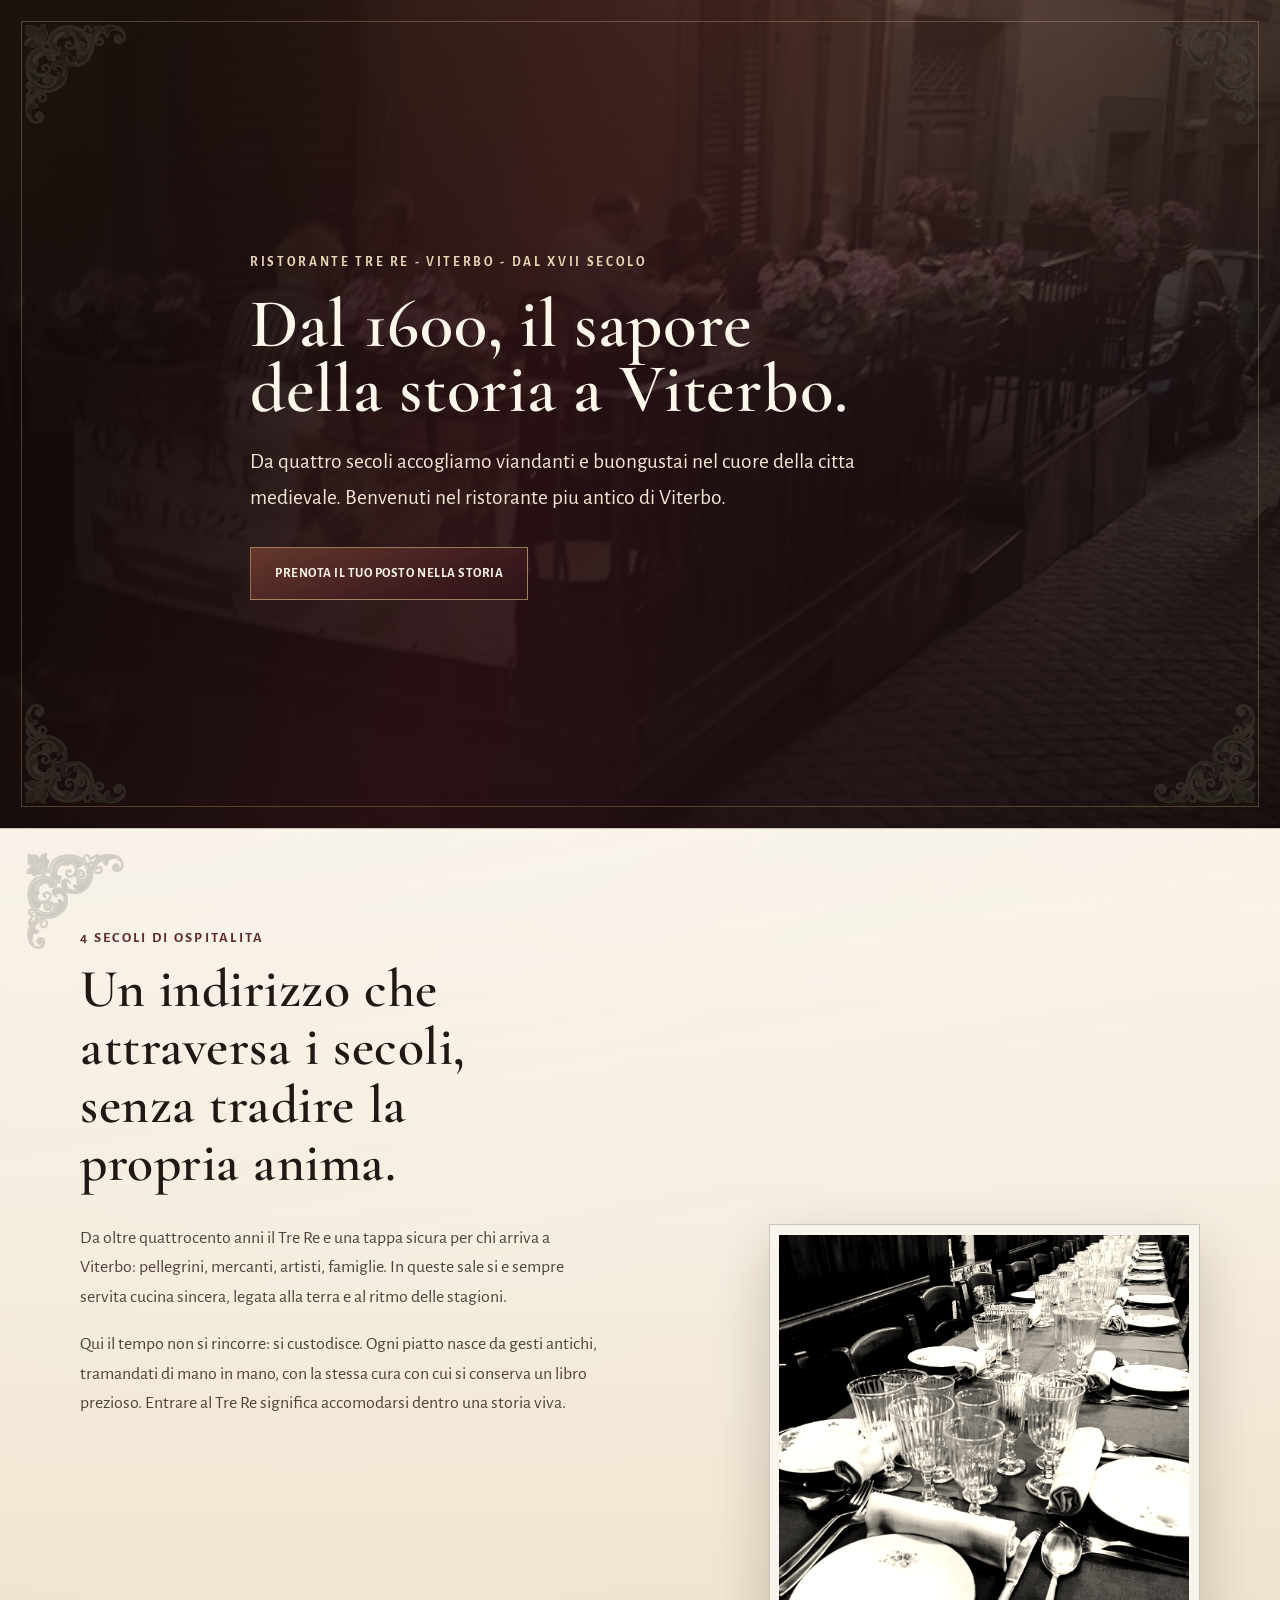
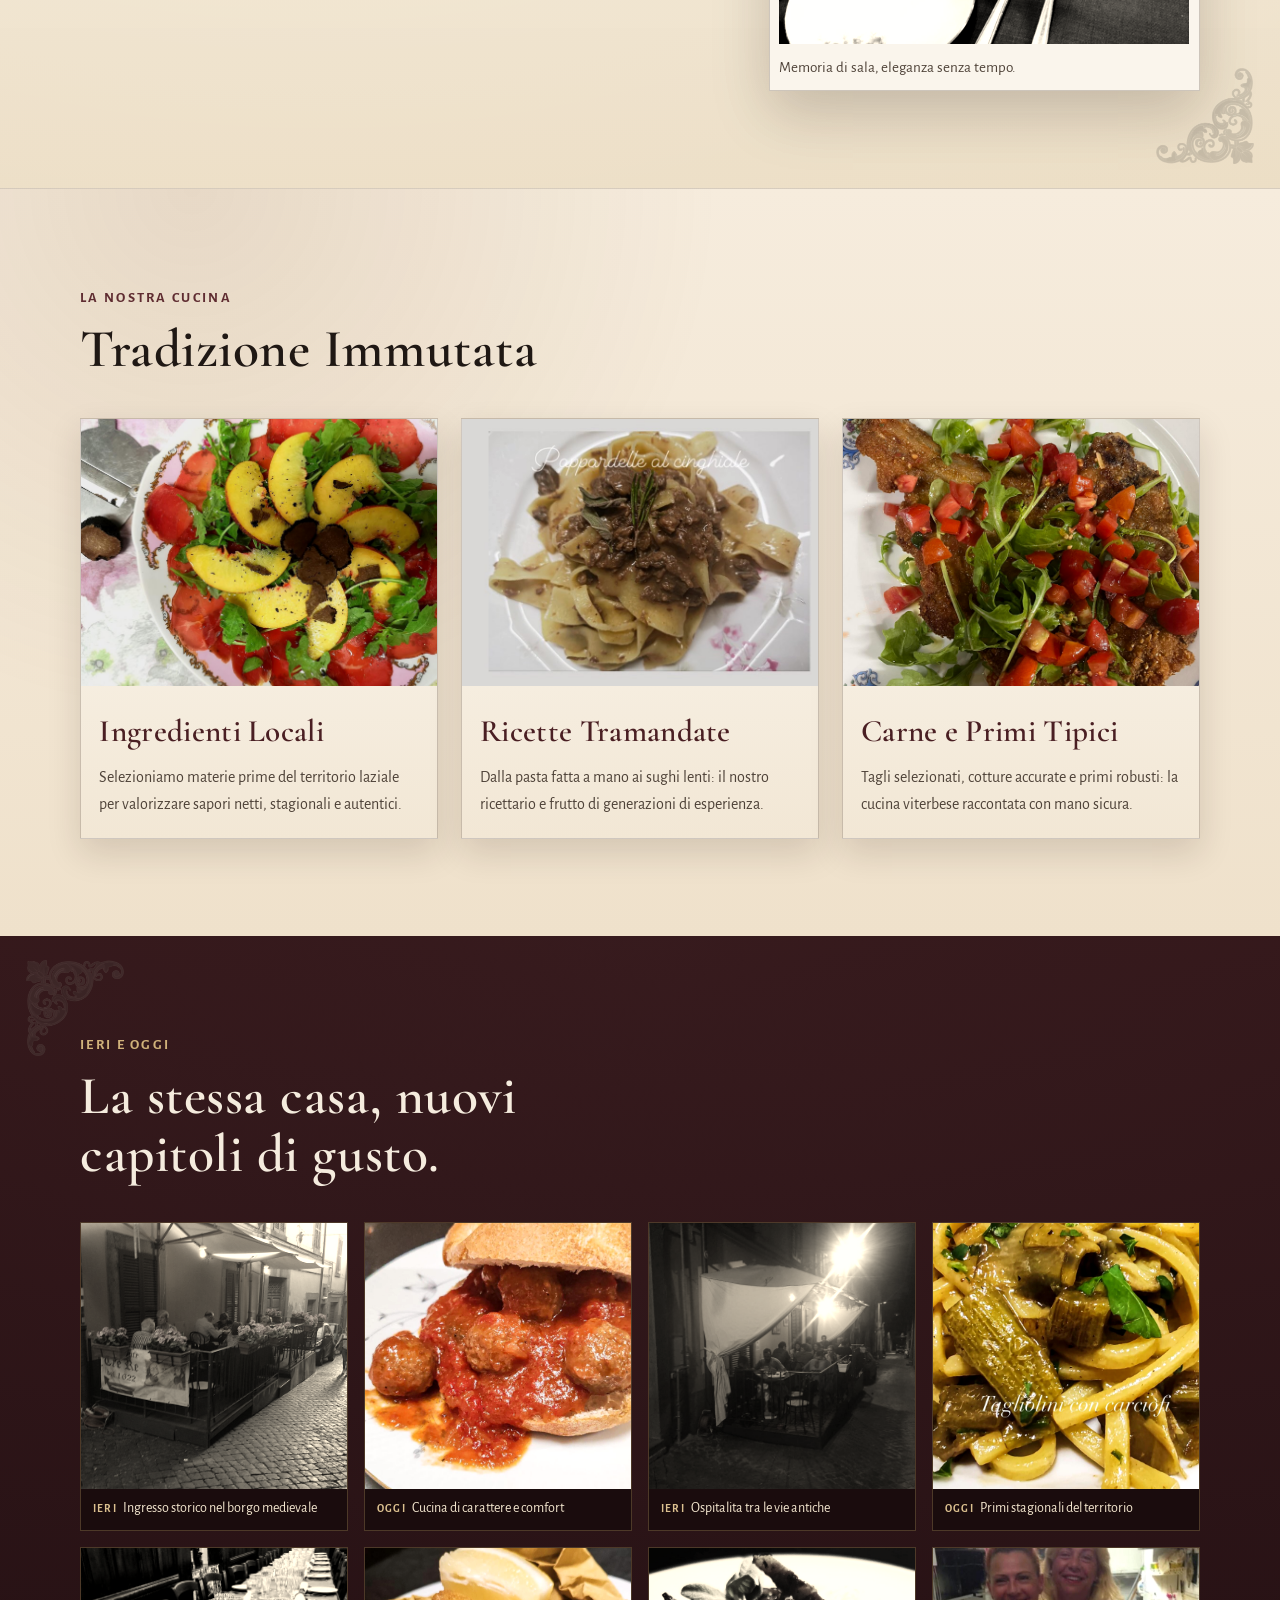
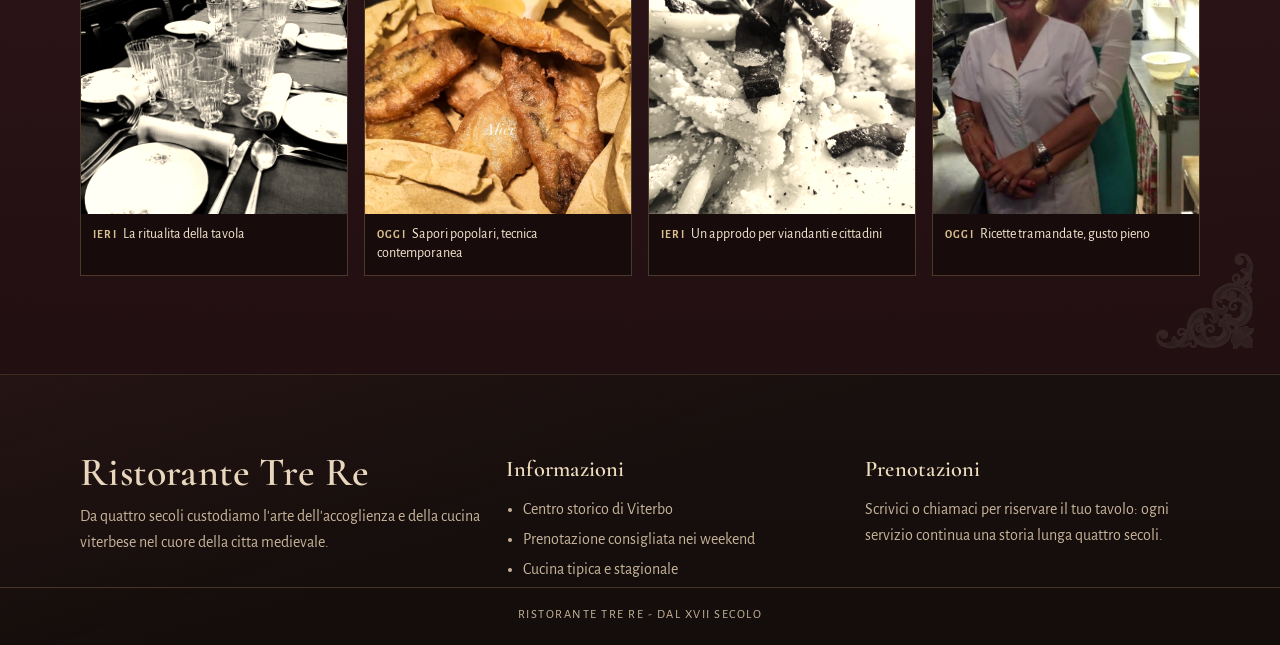
==== assets/index.html @ 7c15e6ba "prima bozza fatta" ====
﻿<!DOCTYPE html>
<html lang="it">
<head>
  <meta charset="UTF-8">
  <meta name="viewport" content="width=device-width, initial-scale=1.0">
  <title>Ristorante Tre Re | Dal 1600 il sapore della storia</title>
  <meta name="description" content="Ristorante Tre Re, il locale piu antico di Viterbo: quattro secoli di ospitalita, cucina tipica e tradizione nel cuore medievale della citta.">
  <link rel="stylesheet" href="css/style.css">
</head>
<body>
  <header class="hero">
    <div class="hero-frame" aria-hidden="true"></div>
    <div class="container hero-inner">
      <p class="eyebrow fade-up" style="--delay: 0s;">Ristorante Tre Re - Viterbo - Dal XVII secolo</p>
      <h1 class="fade-up" style="--delay: 0.12s;">Dal 1600, il sapore della storia a Viterbo.</h1>
      <p class="lead fade-up" style="--delay: 0.24s;">
        Da quattro secoli accogliamo viandanti e buongustai nel cuore della citta medievale.
        Benvenuti nel ristorante piu antico di Viterbo.
      </p>
      <a class="cta fade-up" style="--delay: 0.36s;" href="#prenotazioni">Prenota il tuo posto nella storia</a>
    </div>
  </header>

  <main>
    <section class="section legacy ornate" id="storia">
      <div class="container">
        <p class="section-kicker">4 Secoli di Ospitalita</p>
        <h2>Un indirizzo che attraversa i secoli, senza tradire la propria anima.</h2>
        <div class="legacy-grid">
          <div>
            <p>
              Da oltre quattrocento anni il Tre Re e una tappa sicura per chi arriva a Viterbo:
              pellegrini, mercanti, artisti, famiglie. In queste sale si e sempre servita cucina
              sincera, legata alla terra e al ritmo delle stagioni.
            </p>
            <p>
              Qui il tempo non si rincorre: si custodisce. Ogni piatto nasce da gesti antichi,
              tramandati di mano in mano, con la stessa cura con cui si conserva un libro prezioso.
              Entrare al Tre Re significa accomodarsi dentro una storia viva.
            </p>
          </div>
          <figure class="legacy-photo">
            <img src="img/ristorante_tre_re__1517424236_1704600497828273106_332465198.jpg" alt="Tavola apparecchiata in bianco e nero nella sala del Ristorante Tre Re.">
            <figcaption>Memoria di sala, eleganza senza tempo.</figcaption>
          </figure>
        </div>
      </div>
    </section>

    <section class="section cucina" id="cucina">
      <div class="container">
        <p class="section-kicker">La Nostra Cucina</p>
        <h2>Tradizione Immutata</h2>
        <div class="card-grid">
          <article class="dish-card">
            <img src="img/ristorante_tre_re__1594581853_2351845506476905360_332465198.jpg" alt="Piatto con ingredienti stagionali e prodotti del territorio.">
            <div class="card-copy">
              <h3>Ingredienti Locali</h3>
              <p>Selezioniamo materie prime del territorio laziale per valorizzare sapori netti, stagionali e autentici.</p>
            </div>
          </article>

          <article class="dish-card">
            <img src="img/ristorante_tre_re__1639392532_2727744726604280177_332465198.jpg" alt="Pappardelle al cinghiale secondo la tradizione del Tre Re.">
            <div class="card-copy">
              <h3>Ricette Tramandate</h3>
              <p>Dalla pasta fatta a mano ai sughi lenti: il nostro ricettario e frutto di generazioni di esperienza.</p>
            </div>
          </article>

          <article class="dish-card">
            <img src="img/ristorante_tre_re__1757107504_3715209474312395464_332465198.jpg" alt="Secondo piatto tradizionale con carne e contorno fresco.">
            <div class="card-copy">
              <h3>Carne e Primi Tipici</h3>
              <p>Tagli selezionati, cotture accurate e primi robusti: la cucina viterbese raccontata con mano sicura.</p>
            </div>
          </article>
        </div>
      </div>
    </section>

    <section class="section gallery ornate" id="ieri-oggi">
      <div class="container">
        <p class="section-kicker">Ieri e Oggi</p>
        <h2>La stessa casa, nuovi capitoli di gusto.</h2>
        <div class="gallery-grid">
          <figure class="gallery-item legacy-shot">
            <img src="img/ristorante_tre_re__1400954354_727580319217294441_332465198.jpg" alt="Ingresso storico del Ristorante Tre Re nel centro di Viterbo.">
            <figcaption><span>Ieri</span>Ingresso storico nel borgo medievale</figcaption>
          </figure>

          <figure class="gallery-item now-shot">
            <img src="img/ristorante_tre_re__1758981733_3730931655973045129_332465198.jpg" alt="Polpette al sugo con pane rustico.">
            <figcaption><span>Oggi</span>Cucina di carattere e comfort</figcaption>
          </figure>

          <figure class="gallery-item legacy-shot">
            <img src="img/ristorante_tre_re__1500112363_1559377985629419405_332465198.jpg" alt="Dehors serale lungo le vie storiche di Viterbo.">
            <figcaption><span>Ieri</span>Ospitalita tra le vie antiche</figcaption>
          </figure>

          <figure class="gallery-item now-shot">
            <img src="img/ristorante_tre_re__1744601433_3610300957358822686_332465198.jpg" alt="Tagliolini ai carciofi della tradizione stagionale.">
            <figcaption><span>Oggi</span>Primi stagionali del territorio</figcaption>
          </figure>

          <figure class="gallery-item legacy-shot">
            <img src="img/ristorante_tre_re__1517424236_1704600497828273106_332465198.jpg" alt="Tavolo apparecchiato in stile classico nelle sale del Tre Re.">
            <figcaption><span>Ieri</span>La ritualita della tavola</figcaption>
          </figure>

          <figure class="gallery-item now-shot">
            <img src="img/ristorante_tre_re__1749907609_3654812386989381666_332465198.jpg" alt="Frittura tradizionale servita in carta paglia.">
            <figcaption><span>Oggi</span>Sapori popolari, tecnica contemporanea</figcaption>
          </figure>

          <figure class="gallery-item legacy-shot">
            <img src="img/ristorante_tre_re__1597060677_2372639390865603622_332465198.jpg" alt="Veduta notturna del locale con ospiti a cena.">
            <figcaption><span>Ieri</span>Un approdo per viandanti e cittadini</figcaption>
          </figure>

          <figure class="gallery-item now-shot">
            <img src="img/ristorante_tre_re__1744607950_3610355622177372496_332465198.jpg" alt="Polpette al sugo della cucina tradizionale.">
            <figcaption><span>Oggi</span>Ricette tramandate, gusto pieno</figcaption>
          </figure>
        </div>
      </div>
    </section>
  </main>

  <footer class="site-footer" id="prenotazioni">
    <div class="container footer-grid">
      <div>
        <h2>Ristorante Tre Re</h2>
        <p>
          Da quattro secoli custodiamo l'arte dell'accoglienza e della cucina viterbese
          nel cuore della citta medievale.
        </p>
      </div>
      <div>
        <h3>Informazioni</h3>
        <ul class="footer-list">
          <li>Centro storico di Viterbo</li>
          <li>Prenotazione consigliata nei weekend</li>
          <li>Cucina tipica e stagionale</li>
        </ul>
      </div>
      <div>
        <h3>Prenotazioni</h3>
        <p>
          Scrivici o chiamaci per riservare il tuo tavolo:
          ogni servizio continua una storia lunga quattro secoli.
        </p>
      </div>
    </div>
    <p class="footer-signature">Ristorante Tre Re - Dal XVII Secolo</p>
  </footer>
</body>
</html>
---- assets/css/style.css ----
@import url("../fonts/local-fonts.css");

:root {
  --paper: #f4ecde;
  --paper-soft: #efe3cf;
  --ink: #1f1814;
  --ink-soft: #4f4339;
  --bordeaux: #4a1f23;
  --bordeaux-deep: #2f1518;
  --bordeaux-soft: #5f2c31;
  --gold: #9a7838;
  --gold-soft: #c4a770;
  --border: rgba(63, 45, 31, 0.24);
  --shadow: 0 22px 55px rgba(24, 14, 10, 0.2);
}

*,
*::before,
*::after {
  box-sizing: border-box;
}

html {
  scroll-behavior: smooth;
}

body {
  margin: 0;
  font-family: "Alegreya Sans", sans-serif;
  color: var(--ink);
  line-height: 1.65;
  background:
    radial-gradient(circle at 25% 12%, rgba(255, 255, 255, 0.7), transparent 45%),
    radial-gradient(circle at 85% 80%, rgba(132, 83, 31, 0.08), transparent 43%),
    linear-gradient(180deg, #f7f0e5 0%, #efe2cc 62%, #ead8bb 100%);
}

body::before {
  content: "";
  position: fixed;
  inset: 0;
  pointer-events: none;
  background-image: repeating-linear-gradient(
    -45deg,
    rgba(76, 49, 24, 0.02) 0,
    rgba(76, 49, 24, 0.02) 2px,
    transparent 2px,
    transparent 7px
  );
  z-index: -1;
}

img {
  display: block;
  width: 100%;
}

.container {
  width: min(1120px, 92vw);
  margin-inline: auto;
}

.section {
  padding: clamp(4.2rem, 7.6vw, 6.8rem) 0;
  position: relative;
}

.section-kicker {
  margin: 0 0 0.65rem;
  font-size: 0.9rem;
  text-transform: uppercase;
  letter-spacing: 0.16em;
  color: var(--bordeaux-soft);
  font-weight: 700;
}

h1,
h2,
h3 {
  margin: 0;
  font-family: "Cormorant Garamond", serif;
  font-weight: 600;
  letter-spacing: 0.01em;
}

h2 {
  font-size: clamp(2rem, 4.2vw, 3.35rem);
  line-height: 1.08;
  max-width: 18ch;
}

.hero {
  position: relative;
  min-height: max(760px, 92svh);
  display: grid;
  place-items: center;
  overflow: hidden;
  color: #fdf6eb;
}

.hero::before {
  content: "";
  position: absolute;
  inset: 0;
  background-image: url("../img/ristorante_tre_re__1400954354_727580319217294441_332465198.jpg");
  background-size: cover;
  background-position: center;
  filter: saturate(0.62) sepia(0.3) contrast(1.06) brightness(0.62);
  transform: scale(1.04);
}

.hero::after {
  content: "";
  position: absolute;
  inset: 0;
  background:
    linear-gradient(105deg, rgba(20, 12, 10, 0.86) 10%, rgba(53, 20, 24, 0.7) 42%, rgba(45, 20, 24, 0.54) 62%, rgba(20, 11, 10, 0.8) 100%),
    linear-gradient(180deg, rgba(151, 108, 61, 0.3) 0%, transparent 45%, rgba(10, 7, 6, 0.72) 100%);
}

.hero-inner {
  position: relative;
  z-index: 2;
  max-width: 780px;
  padding: clamp(6.8rem, 14vh, 8rem) 0 6.4rem;
}

.eyebrow {
  margin: 0 0 1.1rem;
  letter-spacing: 0.2em;
  text-transform: uppercase;
  font-size: 0.83rem;
  color: #ead8b6;
  font-weight: 700;
}

.hero h1 {
  font-size: clamp(2.5rem, 5.4vw, 5.2rem);
  line-height: 0.95;
  margin-bottom: 1.35rem;
  text-wrap: balance;
}

.lead {
  font-size: clamp(1.08rem, 2vw, 1.34rem);
  max-width: 63ch;
  margin: 0 0 2rem;
  color: #f4e7d3;
}

.cta {
  display: inline-flex;
  align-items: center;
  justify-content: center;
  text-decoration: none;
  color: #f8f1e6;
  font-weight: 700;
  letter-spacing: 0.04em;
  text-transform: uppercase;
  font-size: 0.82rem;
  border: 1px solid rgba(221, 192, 140, 0.56);
  background:
    linear-gradient(160deg, rgba(169, 126, 61, 0.24), transparent 70%),
    linear-gradient(160deg, rgba(82, 35, 41, 0.96), rgba(48, 21, 24, 0.96));
  padding: 0.9rem 1.5rem;
  transition: transform 240ms ease, box-shadow 240ms ease, border-color 240ms ease;
}

.cta:hover,
.cta:focus-visible {
  transform: translateY(-2px);
  box-shadow: 0 16px 35px rgba(15, 8, 8, 0.38);
  border-color: rgba(221, 192, 140, 0.8);
}

.hero-frame {
  position: absolute;
  inset: 0;
  z-index: 2;
  pointer-events: none;
}

.hero-frame::before {
  content: "";
  position: absolute;
  inset: 1.3rem;
  border: 1px solid rgba(216, 182, 122, 0.3);
}

.hero-frame::after {
  content: "";
  position: absolute;
  inset: 1.5rem;
  background-image:
    url("../../adobe/floral-corner-top-left-rot.png"),
    url("../../adobe/floral-corner-top-right-rot.png"),
    url("../../adobe/floral-corner-bottom-left-rot.png"),
    url("../../adobe/floral-corner-bottom-right-rot.png");
  background-repeat: no-repeat;
  background-size: clamp(74px, 8vw, 116px);
  background-position:
    top left,
    top right,
    bottom left,
    bottom right;
  opacity: 0.55;
  filter: grayscale(1) sepia(0.42) brightness(0.35) contrast(1.2);
}

.ornate::before {
  content: "";
  position: absolute;
  inset: 0;
  pointer-events: none;
  background-image:
    url("../../adobe/floral-corner-top-left-rot.png"),
    url("../../adobe/floral-corner-bottom-right-rot.png");
  background-repeat: no-repeat;
  background-size: clamp(72px, 8vw, 98px);
  background-position:
    left 1.6rem top 1.5rem,
    right 1.6rem bottom 1.5rem;
  opacity: 0.24;
  filter: grayscale(1) sepia(0.35) brightness(0.5);
}

.legacy {
  border-top: 1px solid rgba(76, 51, 31, 0.18);
  border-bottom: 1px solid rgba(76, 51, 31, 0.18);
  background:
    linear-gradient(180deg, rgba(255, 252, 247, 0.55), rgba(233, 217, 188, 0.56)),
    linear-gradient(170deg, rgba(151, 106, 51, 0.11), transparent 45%);
}

.legacy-grid {
  display: grid;
  grid-template-columns: 1.2fr 0.8fr;
  gap: clamp(1.5rem, 3.3vw, 2.8rem);
  align-items: start;
  margin-top: clamp(1.6rem, 3vw, 2rem);
}

.legacy-grid p {
  margin: 0 0 1.1rem;
  font-size: 1.12rem;
  color: var(--ink-soft);
  max-width: 58ch;
}

.legacy-photo {
  margin: 0;
  border: 1px solid var(--border);
  background: #faf5ec;
  padding: 0.6rem;
  box-shadow: var(--shadow);
}

.legacy-photo img {
  aspect-ratio: 1 / 1;
  object-fit: cover;
  filter: grayscale(0.88) sepia(0.26) contrast(1.08);
}

.legacy-photo figcaption {
  margin-top: 0.65rem;
  font-size: 0.95rem;
  color: var(--ink-soft);
}

.cucina {
  background:
    radial-gradient(circle at 15% 0%, rgba(124, 79, 36, 0.12), transparent 40%),
    linear-gradient(180deg, #f6ecdd 0%, #efe1cb 100%);
}

.card-grid {
  margin-top: clamp(1.8rem, 3.2vw, 2.5rem);
  display: grid;
  grid-template-columns: repeat(3, minmax(0, 1fr));
  gap: clamp(1rem, 2vw, 1.4rem);
}

.dish-card {
  background: linear-gradient(180deg, #fcf8f1 0%, #f2e7d5 100%);
  border: 1px solid var(--border);
  box-shadow: 0 14px 32px rgba(39, 24, 15, 0.14);
  overflow: hidden;
  transition: transform 280ms ease, box-shadow 280ms ease;
}

.dish-card:hover,
.dish-card:focus-within {
  transform: translateY(-4px);
  box-shadow: 0 22px 38px rgba(27, 16, 12, 0.22);
}

.dish-card img {
  aspect-ratio: 4 / 3;
  object-fit: cover;
  filter: saturate(0.95) contrast(1.03);
}

.card-copy {
  padding: 1.2rem 1.15rem 1.3rem;
}

.card-copy h3 {
  font-size: clamp(1.55rem, 2.5vw, 1.95rem);
  color: var(--bordeaux);
  margin-bottom: 0.45rem;
}

.card-copy p {
  margin: 0;
  color: var(--ink-soft);
  font-size: 1rem;
}

.gallery {
  background:
    linear-gradient(180deg, rgba(56, 26, 29, 0.94) 0%, rgba(34, 15, 18, 0.98) 100%),
    url("../../adobe/AdobeStock_529003800.jpeg");
  background-size: cover;
  background-position: center;
  color: #f5ecde;
}

.gallery .section-kicker {
  color: #d1b27a;
}

.gallery h2 {
  max-width: 20ch;
}

.gallery-grid {
  margin-top: clamp(1.8rem, 3.2vw, 2.4rem);
  display: grid;
  grid-template-columns: repeat(4, minmax(0, 1fr));
  gap: clamp(0.72rem, 1.35vw, 1rem);
}

.gallery-item {
  margin: 0;
  border: 1px solid rgba(207, 171, 112, 0.28);
  background: rgba(17, 8, 8, 0.65);
  overflow: hidden;
  transition: transform 240ms ease, border-color 240ms ease;
}

.gallery-item:hover {
  transform: translateY(-3px);
  border-color: rgba(207, 171, 112, 0.55);
}

.gallery-item img {
  aspect-ratio: 1 / 1;
  object-fit: cover;
}

.legacy-shot img {
  filter: grayscale(0.9) sepia(0.38) contrast(1.02);
}

.now-shot img {
  filter: saturate(0.98) contrast(1.06);
}

.gallery-item figcaption {
  padding: 0.65rem 0.72rem 0.78rem;
  font-size: 0.88rem;
  line-height: 1.35;
  color: #f4e7cf;
}

.gallery-item span {
  display: inline-flex;
  margin-right: 0.35rem;
  font-size: 0.7rem;
  letter-spacing: 0.12em;
  text-transform: uppercase;
  font-weight: 700;
  color: #dbc08f;
}

.site-footer {
  background:
    linear-gradient(160deg, rgba(65, 30, 33, 0.3), transparent 45%),
    linear-gradient(180deg, #18100e 0%, #130d0b 100%);
  color: #e8d6bd;
  padding: clamp(3.2rem, 6vw, 4.8rem) 0 1.3rem;
  border-top: 1px solid rgba(200, 161, 96, 0.22);
}

.footer-grid {
  display: grid;
  gap: 1.5rem;
  grid-template-columns: 1.2fr 1fr 1fr;
}

.site-footer h2 {
  font-size: clamp(1.95rem, 3.3vw, 2.5rem);
  margin-bottom: 0.5rem;
}

.site-footer h3 {
  font-size: 1.4rem;
  margin-bottom: 0.45rem;
  color: #f0ddbe;
}

.site-footer p {
  margin: 0;
  color: #c8b49a;
}

.footer-list {
  margin: 0;
  padding-left: 1.05rem;
  color: #c8b49a;
}

.footer-list li {
  margin-bottom: 0.25rem;
}

.footer-signature {
  margin: 2.1rem 0 0;
  text-align: center;
  letter-spacing: 0.12em;
  text-transform: uppercase;
  font-size: 0.78rem;
  color: #d8bf8d;
  border-top: 1px solid rgba(208, 171, 108, 0.25);
  padding-top: 1rem;
}

.fade-up {
  opacity: 0;
  transform: translateY(16px);
  animation: fadeUp 800ms cubic-bezier(0.2, 0.8, 0.2, 1) forwards;
  animation-delay: var(--delay, 0s);
}

@keyframes fadeUp {
  to {
    opacity: 1;
    transform: translateY(0);
  }
}

@media (max-width: 1040px) {
  .gallery-grid {
    grid-template-columns: repeat(3, minmax(0, 1fr));
  }

  .card-grid {
    grid-template-columns: repeat(2, minmax(0, 1fr));
  }

  .footer-grid {
    grid-template-columns: 1fr 1fr;
  }
}

@media (max-width: 760px) {
  .hero {
    min-height: 84svh;
  }

  .hero-inner {
    padding-top: 5.8rem;
  }

  .hero h1 {
    line-height: 0.99;
  }

  .legacy-grid {
    grid-template-columns: 1fr;
  }

  .card-grid {
    grid-template-columns: 1fr;
  }

  .gallery-grid {
    grid-template-columns: repeat(2, minmax(0, 1fr));
  }

  .footer-grid {
    grid-template-columns: 1fr;
  }

  .hero-frame::before {
    inset: 0.85rem;
  }

  .hero-frame::after {
    inset: 1rem;
  }
}

@media (max-width: 480px) {
  .gallery-grid {
    grid-template-columns: 1fr;
  }

  .section-kicker {
    font-size: 0.78rem;
    letter-spacing: 0.12em;
  }

  .eyebrow {
    font-size: 0.74rem;
    letter-spacing: 0.16em;
  }
}

@media (prefers-reduced-motion: reduce) {
  *,
  *::before,
  *::after {
    animation-duration: 1ms !important;
    animation-iteration-count: 1 !important;
    transition-duration: 1ms !important;
    scroll-behavior: auto !important;
  }
}
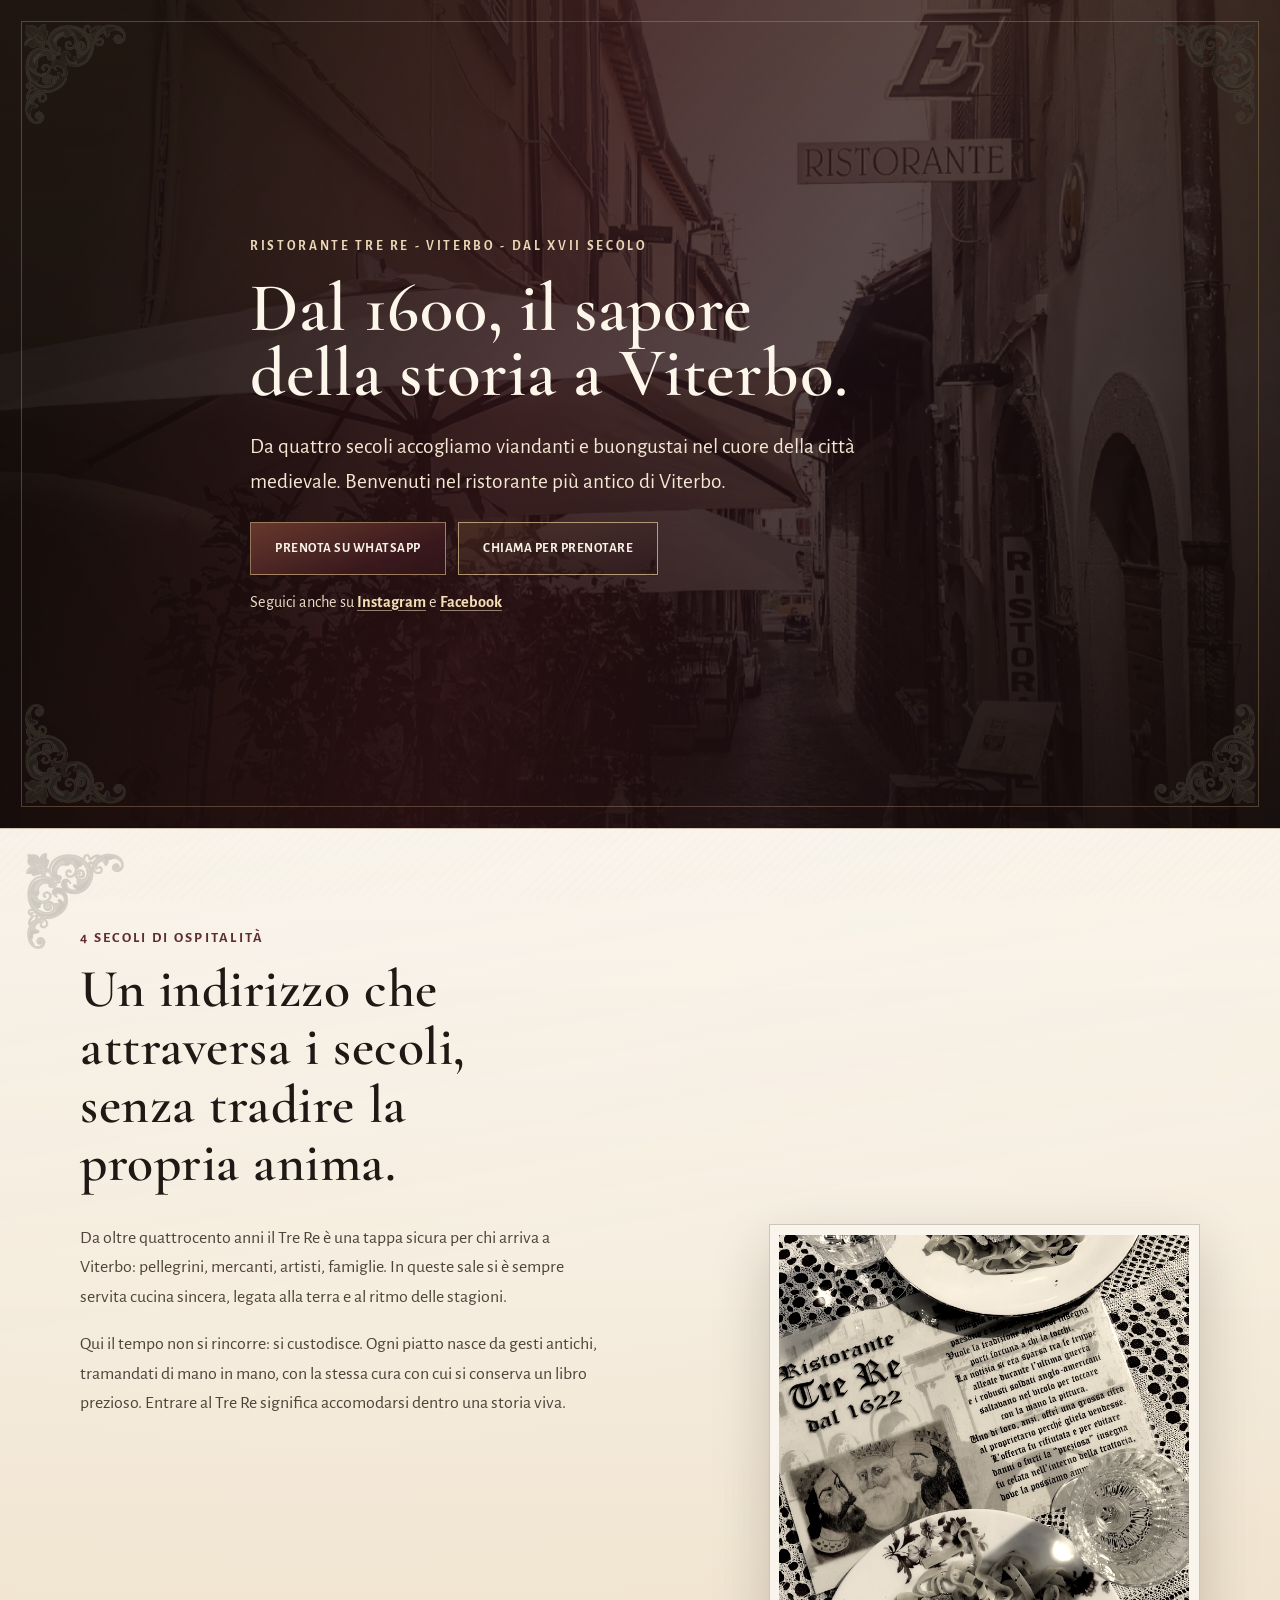
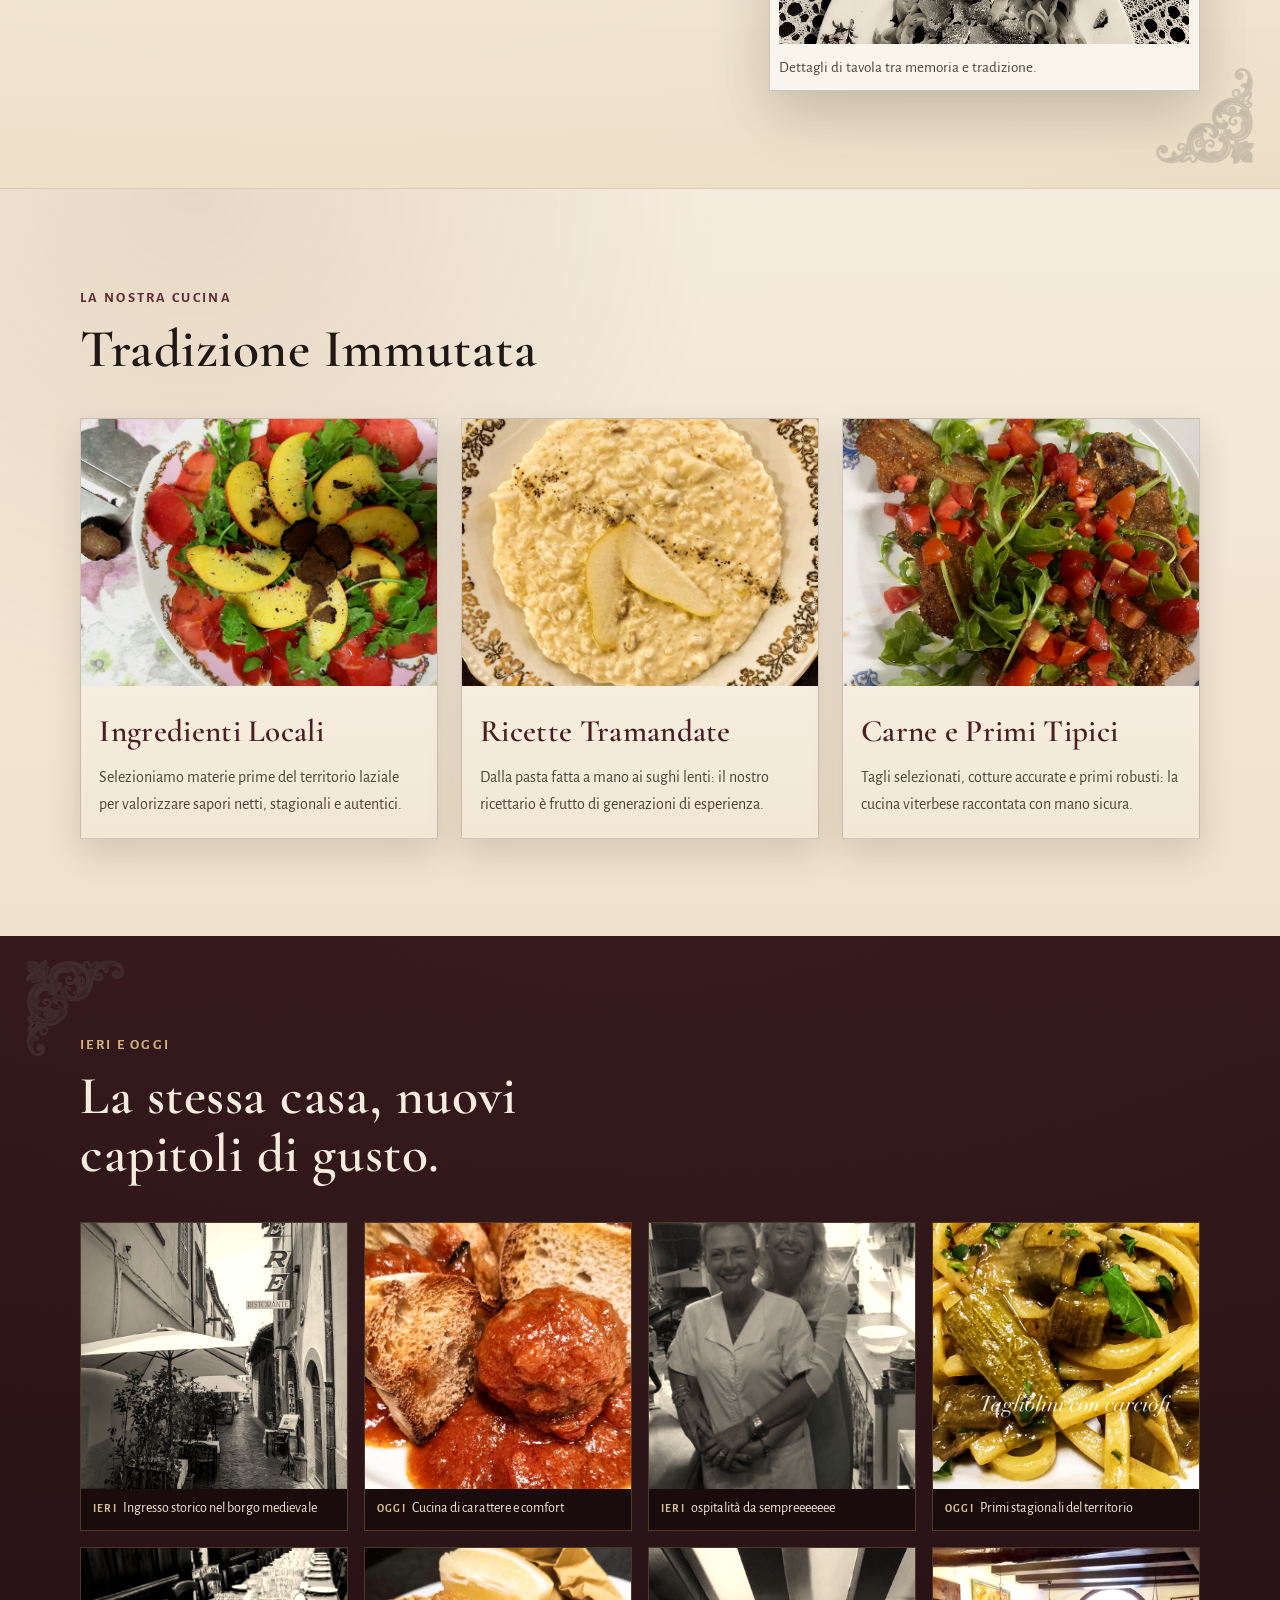
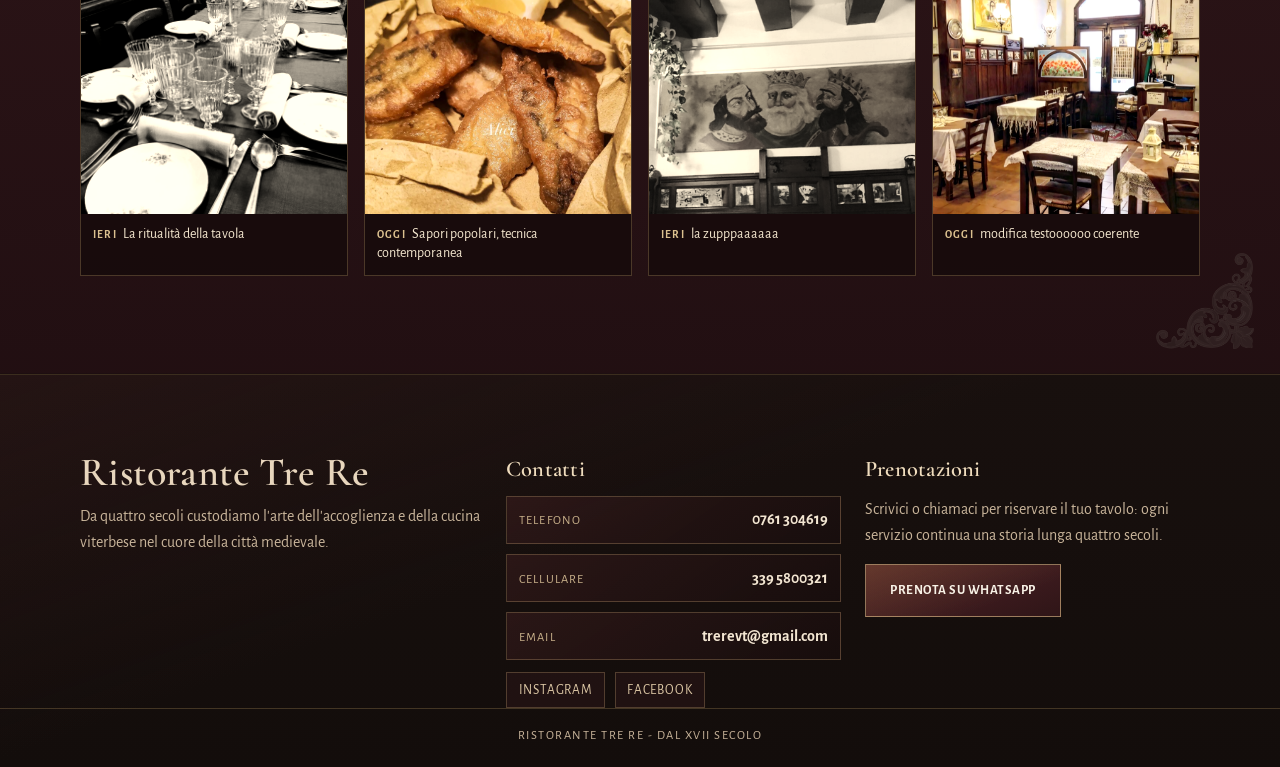
==== commit 60e99d05: "foto cambiate" ====
--- a/assets/index.html
+++ b/assets/index.html
@@ -4,33 +4,42 @@
   <meta charset="UTF-8">
   <meta name="viewport" content="width=device-width, initial-scale=1.0">
   <title>Ristorante Tre Re | Dal 1600 il sapore della storia</title>
-  <meta name="description" content="Ristorante Tre Re, il locale piu antico di Viterbo: quattro secoli di ospitalita, cucina tipica e tradizione nel cuore medievale della citta.">
+  <meta name="description" content="Ristorante Tre Re, il locale più antico di Viterbo: quattro secoli di ospitalità, cucina tipica e tradizione nel cuore medievale della città.">
   <link rel="stylesheet" href="css/style.css">
 </head>
 <body>
   <header class="hero">
+    <div class="hero-slideshow" aria-hidden="true">
+      <span class="hero-slide hero-slide--1"></span>
+      <span class="hero-slide hero-slide--2"></span>
+      <span class="hero-slide hero-slide--3"></span>
+    </div>
     <div class="hero-frame" aria-hidden="true"></div>
     <div class="container hero-inner">
       <p class="eyebrow fade-up" style="--delay: 0s;">Ristorante Tre Re - Viterbo - Dal XVII secolo</p>
       <h1 class="fade-up" style="--delay: 0.12s;">Dal 1600, il sapore della storia a Viterbo.</h1>
       <p class="lead fade-up" style="--delay: 0.24s;">
-        Da quattro secoli accogliamo viandanti e buongustai nel cuore della citta medievale.
-        Benvenuti nel ristorante piu antico di Viterbo.
+        Da quattro secoli accogliamo viandanti e buongustai nel cuore della città medievale.
+        Benvenuti nel ristorante più antico di Viterbo.
       </p>
-      <a class="cta fade-up" style="--delay: 0.36s;" href="#prenotazioni">Prenota il tuo posto nella storia</a>
+      <div class="hero-cta-group fade-up" style="--delay: 0.36s;">
+        <a class="cta" href="https://wa.me/393395800321?text=Buongiorno%2C%20vorrei%20prenotare%20un%20tavolo%20al%20Ristorante%20Tre%20Re." target="_blank" rel="noopener noreferrer">Prenota su WhatsApp</a>
+        <a class="cta cta-outline" href="tel:+390761304619">Chiama per prenotare</a>
+      </div>
+      <p class="hero-contacts fade-up" style="--delay: 0.48s;">Seguici anche su <a href="https://www.instagram.com/ristorante_tre_re_/" target="_blank" rel="noopener noreferrer">Instagram</a> e <a href="https://www.facebook.com/trereviterbo/" target="_blank" rel="noopener noreferrer">Facebook</a></p>
     </div>
   </header>
 
   <main>
     <section class="section legacy ornate" id="storia">
       <div class="container">
-        <p class="section-kicker">4 Secoli di Ospitalita</p>
+        <p class="section-kicker">4 Secoli di Ospitalità</p>
         <h2>Un indirizzo che attraversa i secoli, senza tradire la propria anima.</h2>
         <div class="legacy-grid">
           <div>
             <p>
-              Da oltre quattrocento anni il Tre Re e una tappa sicura per chi arriva a Viterbo:
-              pellegrini, mercanti, artisti, famiglie. In queste sale si e sempre servita cucina
+              Da oltre quattrocento anni il Tre Re è una tappa sicura per chi arriva a Viterbo:
+              pellegrini, mercanti, artisti, famiglie. In queste sale si è sempre servita cucina
               sincera, legata alla terra e al ritmo delle stagioni.
             </p>
             <p>
@@ -40,8 +49,8 @@
             </p>
           </div>
           <figure class="legacy-photo">
-            <img src="img/ristorante_tre_re__1517424236_1704600497828273106_332465198.jpg" alt="Tavola apparecchiata in bianco e nero nella sala del Ristorante Tre Re.">
-            <figcaption>Memoria di sala, eleganza senza tempo.</figcaption>
+            <img src="img/foglio-tavola-upscaled.jpeg" alt="Tavolo apparecchiato con menu storico del Ristorante Tre Re.">
+            <figcaption>Dettagli di tavola tra memoria e tradizione.</figcaption>
           </figure>
         </div>
       </div>
@@ -61,10 +70,10 @@
           </article>
 
           <article class="dish-card">
-            <img src="img/ristorante_tre_re__1639392532_2727744726604280177_332465198.jpg" alt="Pappardelle al cinghiale secondo la tradizione del Tre Re.">
+            <img src="img/riso.jpg" alt="Piatto della tradizione di casa Tre Re, ricetta tramandata nel tempo.">
             <div class="card-copy">
               <h3>Ricette Tramandate</h3>
-              <p>Dalla pasta fatta a mano ai sughi lenti: il nostro ricettario e frutto di generazioni di esperienza.</p>
+              <p>Dalla pasta fatta a mano ai sughi lenti: il nostro ricettario è frutto di generazioni di esperienza.</p>
             </div>
           </article>
 
@@ -85,18 +94,18 @@
         <h2>La stessa casa, nuovi capitoli di gusto.</h2>
         <div class="gallery-grid">
           <figure class="gallery-item legacy-shot">
-            <img src="img/ristorante_tre_re__1400954354_727580319217294441_332465198.jpg" alt="Ingresso storico del Ristorante Tre Re nel centro di Viterbo.">
+            <img src="img/insegna-upscaled.jpeg" alt="Ingresso storico del Ristorante Tre Re nel centro di Viterbo.">
             <figcaption><span>Ieri</span>Ingresso storico nel borgo medievale</figcaption>
           </figure>
 
           <figure class="gallery-item now-shot">
-            <img src="img/ristorante_tre_re__1758981733_3730931655973045129_332465198.jpg" alt="Polpette al sugo con pane rustico.">
+            <img src="img/polpetta.jpg" alt="Polpette al sugo con pane rustico.">
             <figcaption><span>Oggi</span>Cucina di carattere e comfort</figcaption>
           </figure>
 
           <figure class="gallery-item legacy-shot">
-            <img src="img/ristorante_tre_re__1500112363_1559377985629419405_332465198.jpg" alt="Dehors serale lungo le vie storiche di Viterbo.">
-            <figcaption><span>Ieri</span>Ospitalita tra le vie antiche</figcaption>
+            <img src="img/ristorante_tre_re__1744607950_3610355622177372496_332465198.jpg" alt="Ricetta tradizionale servita su piatto storico del ristorante.">
+            <figcaption><span>Ieri</span>ospitalità da sempreeeeeee</figcaption>
           </figure>
 
           <figure class="gallery-item now-shot">
@@ -106,7 +115,7 @@
 
           <figure class="gallery-item legacy-shot">
             <img src="img/ristorante_tre_re__1517424236_1704600497828273106_332465198.jpg" alt="Tavolo apparecchiato in stile classico nelle sale del Tre Re.">
-            <figcaption><span>Ieri</span>La ritualita della tavola</figcaption>
+            <figcaption><span>Ieri</span>La ritualità della tavola</figcaption>
           </figure>
 
           <figure class="gallery-item now-shot">
@@ -115,13 +124,13 @@
           </figure>
 
           <figure class="gallery-item legacy-shot">
-            <img src="img/ristorante_tre_re__1597060677_2372639390865603622_332465198.jpg" alt="Veduta notturna del locale con ospiti a cena.">
-            <figcaption><span>Ieri</span>Un approdo per viandanti e cittadini</figcaption>
+            <img src="img/quadro.jpg" alt="Veduta notturna del locale con ospiti a cena.">
+            <figcaption><span>Ieri</span>la zupppaaaaaa</figcaption>
           </figure>
 
           <figure class="gallery-item now-shot">
-            <img src="img/ristorante_tre_re__1744607950_3610355622177372496_332465198.jpg" alt="Polpette al sugo della cucina tradizionale.">
-            <figcaption><span>Oggi</span>Ricette tramandate, gusto pieno</figcaption>
+            <img src="img/interno-upscaled.jpeg" alt="Dehors serale lungo le vie storiche di Viterbo.">
+            <figcaption><span>Oggi</span>modifica testoooooo coerente</figcaption>
           </figure>
         </div>
       </div>
@@ -134,16 +143,29 @@
         <h2>Ristorante Tre Re</h2>
         <p>
           Da quattro secoli custodiamo l'arte dell'accoglienza e della cucina viterbese
-          nel cuore della citta medievale.
+          nel cuore della città medievale.
         </p>
       </div>
       <div>
-        <h3>Informazioni</h3>
-        <ul class="footer-list">
-          <li>Centro storico di Viterbo</li>
-          <li>Prenotazione consigliata nei weekend</li>
-          <li>Cucina tipica e stagionale</li>
-        </ul>
+        <h3>Contatti</h3>
+        <div class="footer-contact-cards">
+          <a class="footer-contact-card" href="tel:+390761304619">
+            <span>Telefono</span>
+            <strong>0761 304619</strong>
+          </a>
+          <a class="footer-contact-card" href="tel:+393395800321">
+            <span>Cellulare</span>
+            <strong>339 5800321</strong>
+          </a>
+          <a class="footer-contact-card" href="mailto:trerevt@gmail.com">
+            <span>Email</span>
+            <strong>trerevt@gmail.com</strong>
+          </a>
+        </div>
+        <div class="footer-social-row">
+          <a class="footer-social-link" href="https://www.instagram.com/ristorante_tre_re_/" target="_blank" rel="noopener noreferrer">Instagram</a>
+          <a class="footer-social-link" href="https://www.facebook.com/trereviterbo/" target="_blank" rel="noopener noreferrer">Facebook</a>
+        </div>
       </div>
       <div>
         <h3>Prenotazioni</h3>
@@ -151,10 +173,12 @@
           Scrivici o chiamaci per riservare il tuo tavolo:
           ogni servizio continua una storia lunga quattro secoli.
         </p>
+        <div class="footer-actions">
+          <a class="cta" href="https://wa.me/393395800321?text=Buongiorno%2C%20vorrei%20prenotare%20un%20tavolo%20al%20Ristorante%20Tre%20Re." target="_blank" rel="noopener noreferrer">Prenota su WhatsApp</a>
+        </div>
       </div>
     </div>
     <p class="footer-signature">Ristorante Tre Re - Dal XVII Secolo</p>
   </footer>
 </body>
 </html>
-
--- a/assets/css/style.css
+++ b/assets/css/style.css
@@ -102,17 +102,71 @@
   content: "";
   position: absolute;
   inset: 0;
-  background-image: url("../img/ristorante_tre_re__1400954354_727580319217294441_332465198.jpg");
+  z-index: 0;
+  background:
+    radial-gradient(circle at 18% 20%, rgba(188, 142, 72, 0.2), transparent 48%),
+    radial-gradient(circle at 84% 76%, rgba(74, 31, 35, 0.2), transparent 44%);
+}
+
+.hero-slideshow {
+  position: absolute;
+  inset: 0;
+  z-index: 0;
+}
+
+.hero-slide {
+  position: absolute;
+  inset: 0;
+  opacity: 0;
   background-size: cover;
   background-position: center;
-  filter: saturate(0.62) sepia(0.3) contrast(1.06) brightness(0.62);
-  transform: scale(1.04);
+  filter: saturate(0.64) sepia(0.28) contrast(1.06) brightness(0.54);
+  transform: scale(1.01);
+  animation: heroCrossfade 18s ease-in-out infinite;
+  animation-fill-mode: both;
+}
+
+.hero-slide--1 {
+  background-image: url("../img/tavola-upscaled.jpeg");
+  animation-delay: 0s;
+}
+
+.hero-slide--2 {
+  background-image: url("../img/interno-upscaled.jpeg");
+  animation-delay: -12s;
+}
+
+.hero-slide--3 {
+  background-image: url("../img/insegna-upscaled.jpeg");
+  animation-delay: -6s;
+}
+
+@keyframes heroCrossfade {
+  0% {
+    opacity: 1;
+    transform: scale(1.02);
+  }
+  27% {
+    opacity: 1;
+  }
+  33% {
+    opacity: 0;
+  }
+  94% {
+    opacity: 0;
+    transform: scale(1.01);
+  }
+  100% {
+    opacity: 1;
+    transform: scale(1.02);
+  }
 }
 
 .hero::after {
   content: "";
   position: absolute;
   inset: 0;
+  z-index: 1;
   background:
     linear-gradient(105deg, rgba(20, 12, 10, 0.86) 10%, rgba(53, 20, 24, 0.7) 42%, rgba(45, 20, 24, 0.54) 62%, rgba(20, 11, 10, 0.8) 100%),
     linear-gradient(180deg, rgba(151, 108, 61, 0.3) 0%, transparent 45%, rgba(10, 7, 6, 0.72) 100%);
@@ -120,7 +174,7 @@
 
 .hero-inner {
   position: relative;
-  z-index: 2;
+  z-index: 3;
   max-width: 780px;
   padding: clamp(6.8rem, 14vh, 8rem) 0 6.4rem;
 }
@@ -144,7 +198,7 @@
 .lead {
   font-size: clamp(1.08rem, 2vw, 1.34rem);
   max-width: 63ch;
-  margin: 0 0 2rem;
+  margin: 0 0 1.45rem;
   color: #f4e7d3;
 }
 
@@ -166,11 +220,42 @@
   transition: transform 240ms ease, box-shadow 240ms ease, border-color 240ms ease;
 }
 
+.hero-cta-group {
+  display: flex;
+  align-items: center;
+  gap: 0.75rem;
+  flex-wrap: wrap;
+}
+
 .cta:hover,
 .cta:focus-visible {
   transform: translateY(-2px);
   box-shadow: 0 16px 35px rgba(15, 8, 8, 0.38);
   border-color: rgba(221, 192, 140, 0.8);
+}
+
+.cta-outline {
+  background:
+    linear-gradient(160deg, rgba(188, 148, 81, 0.11), rgba(40, 19, 23, 0.55));
+  border-color: rgba(226, 198, 152, 0.72);
+}
+
+.hero-contacts {
+  margin: 0.85rem 0 0;
+  font-size: 1.02rem;
+  color: #eadcc7;
+}
+
+.hero-contacts a {
+  color: #f5dfb5;
+  font-weight: 700;
+  text-decoration-color: rgba(245, 223, 181, 0.55);
+  text-underline-offset: 3px;
+}
+
+.hero-contacts a:hover,
+.hero-contacts a:focus-visible {
+  text-decoration-color: rgba(245, 223, 181, 0.95);
 }
 
 .hero-frame {
@@ -416,12 +501,98 @@
 
 .footer-list {
   margin: 0;
-  padding-left: 1.05rem;
+  padding: 0;
+  list-style: none;
   color: #c8b49a;
 }
 
 .footer-list li {
-  margin-bottom: 0.25rem;
+  margin-bottom: 0.35rem;
+}
+
+.footer-link {
+  color: #d8c2a0;
+  text-decoration: none;
+  border-bottom: 1px solid transparent;
+  transition: border-color 200ms ease, color 200ms ease;
+}
+
+.footer-link:hover,
+.footer-link:focus-visible {
+  color: #f2e1c5;
+  border-color: rgba(242, 225, 197, 0.65);
+}
+
+.footer-actions {
+  margin-top: 1rem;
+}
+
+.footer-contact-cards {
+  display: grid;
+  gap: 0.62rem;
+}
+
+.footer-contact-card {
+  display: flex;
+  justify-content: space-between;
+  align-items: baseline;
+  gap: 0.75rem;
+  padding: 0.62rem 0.72rem;
+  border: 1px solid rgba(213, 177, 121, 0.28);
+  background: linear-gradient(145deg, rgba(81, 37, 40, 0.35), rgba(25, 12, 13, 0.5));
+  color: #e8d5b7;
+  text-decoration: none;
+  transition: border-color 220ms ease, transform 220ms ease, background-color 220ms ease;
+}
+
+.footer-contact-card span {
+  font-size: 0.78rem;
+  letter-spacing: 0.1em;
+  text-transform: uppercase;
+  color: #c8b08a;
+}
+
+.footer-contact-card strong {
+  font-size: 1rem;
+  color: #f3e6d2;
+  font-weight: 700;
+}
+
+.footer-contact-card:hover,
+.footer-contact-card:focus-visible {
+  border-color: rgba(231, 198, 143, 0.55);
+  transform: translateY(-1px);
+  background: linear-gradient(145deg, rgba(97, 45, 49, 0.43), rgba(31, 15, 16, 0.56));
+}
+
+.footer-social-row {
+  margin-top: 0.72rem;
+  display: flex;
+  flex-wrap: wrap;
+  gap: 0.58rem;
+}
+
+.footer-social-link {
+  display: inline-flex;
+  align-items: center;
+  justify-content: center;
+  min-height: 2rem;
+  padding: 0.4rem 0.72rem;
+  border: 1px solid rgba(213, 177, 121, 0.28);
+  text-decoration: none;
+  color: #dbc6a4;
+  font-size: 0.84rem;
+  letter-spacing: 0.06em;
+  text-transform: uppercase;
+  background: rgba(66, 30, 34, 0.28);
+  transition: color 220ms ease, border-color 220ms ease, background-color 220ms ease;
+}
+
+.footer-social-link:hover,
+.footer-social-link:focus-visible {
+  color: #f5e6cf;
+  border-color: rgba(234, 198, 138, 0.52);
+  background: rgba(83, 38, 42, 0.42);
 }
 
 .footer-signature {
@@ -476,6 +647,12 @@
     line-height: 0.99;
   }
 
+  .hero-cta-group {
+    flex-direction: column;
+    align-items: stretch;
+    max-width: 340px;
+  }
+
   .legacy-grid {
     grid-template-columns: 1fr;
   }
@@ -490,6 +667,11 @@
 
   .footer-grid {
     grid-template-columns: 1fr;
+  }
+
+  .footer-contact-card {
+    flex-direction: column;
+    align-items: flex-start;
   }
 
   .hero-frame::before {
@@ -526,4 +708,13 @@
     transition-duration: 1ms !important;
     scroll-behavior: auto !important;
   }
-}
+
+  .hero-slide {
+    animation: none !important;
+    opacity: 0;
+  }
+
+  .hero-slide--1 {
+    opacity: 1;
+  }
+}
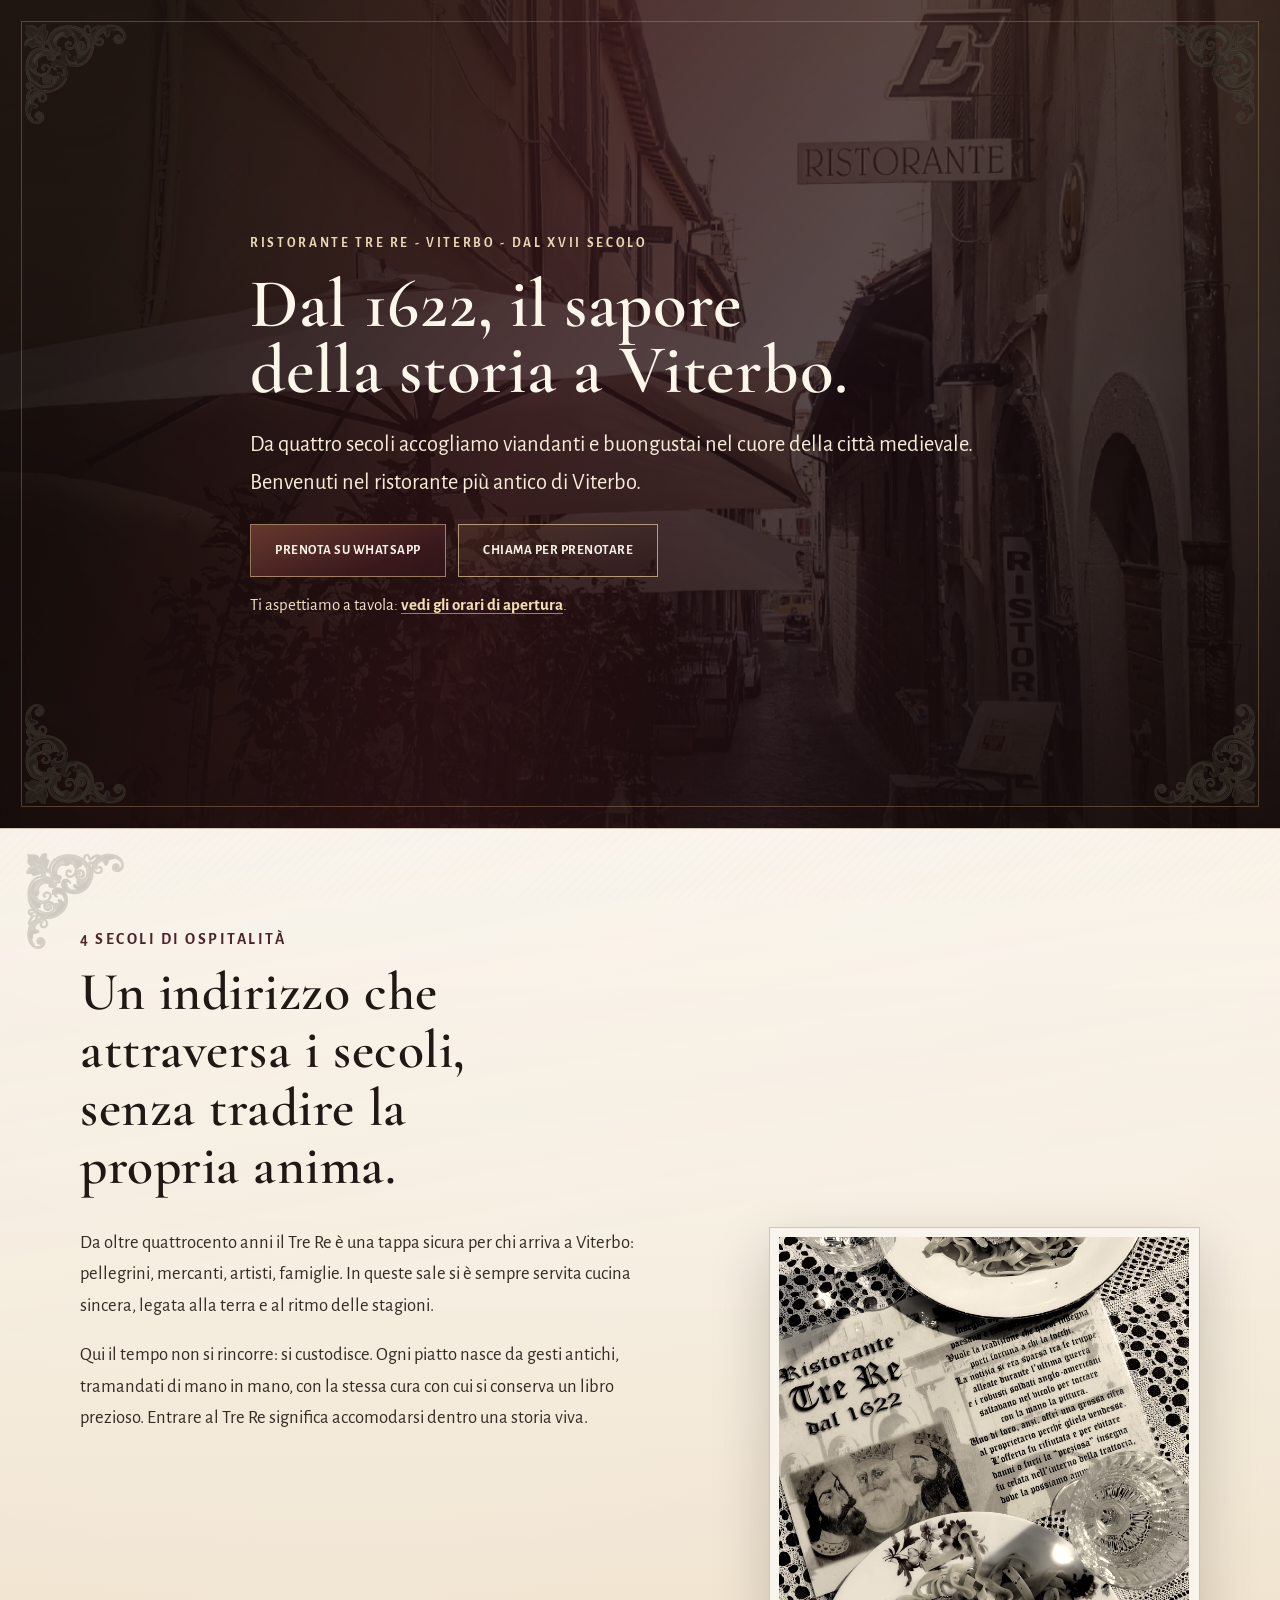
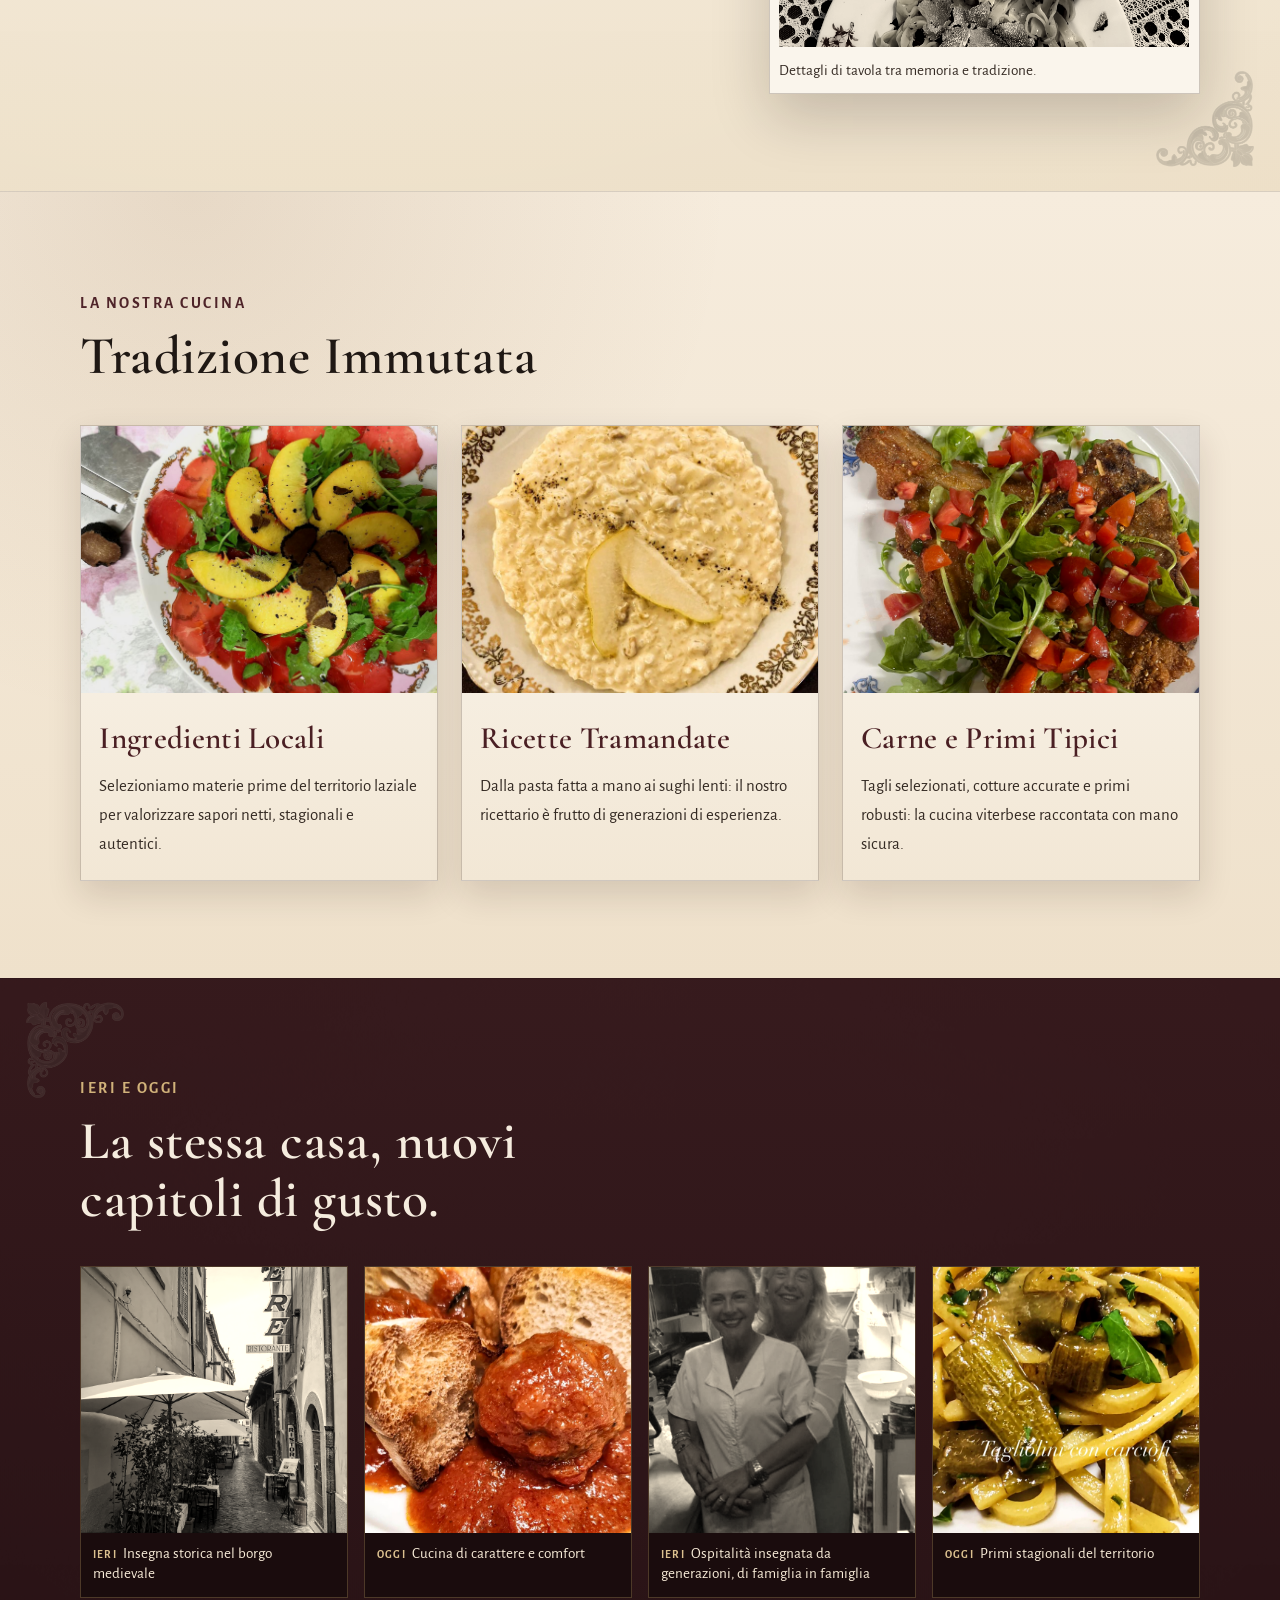
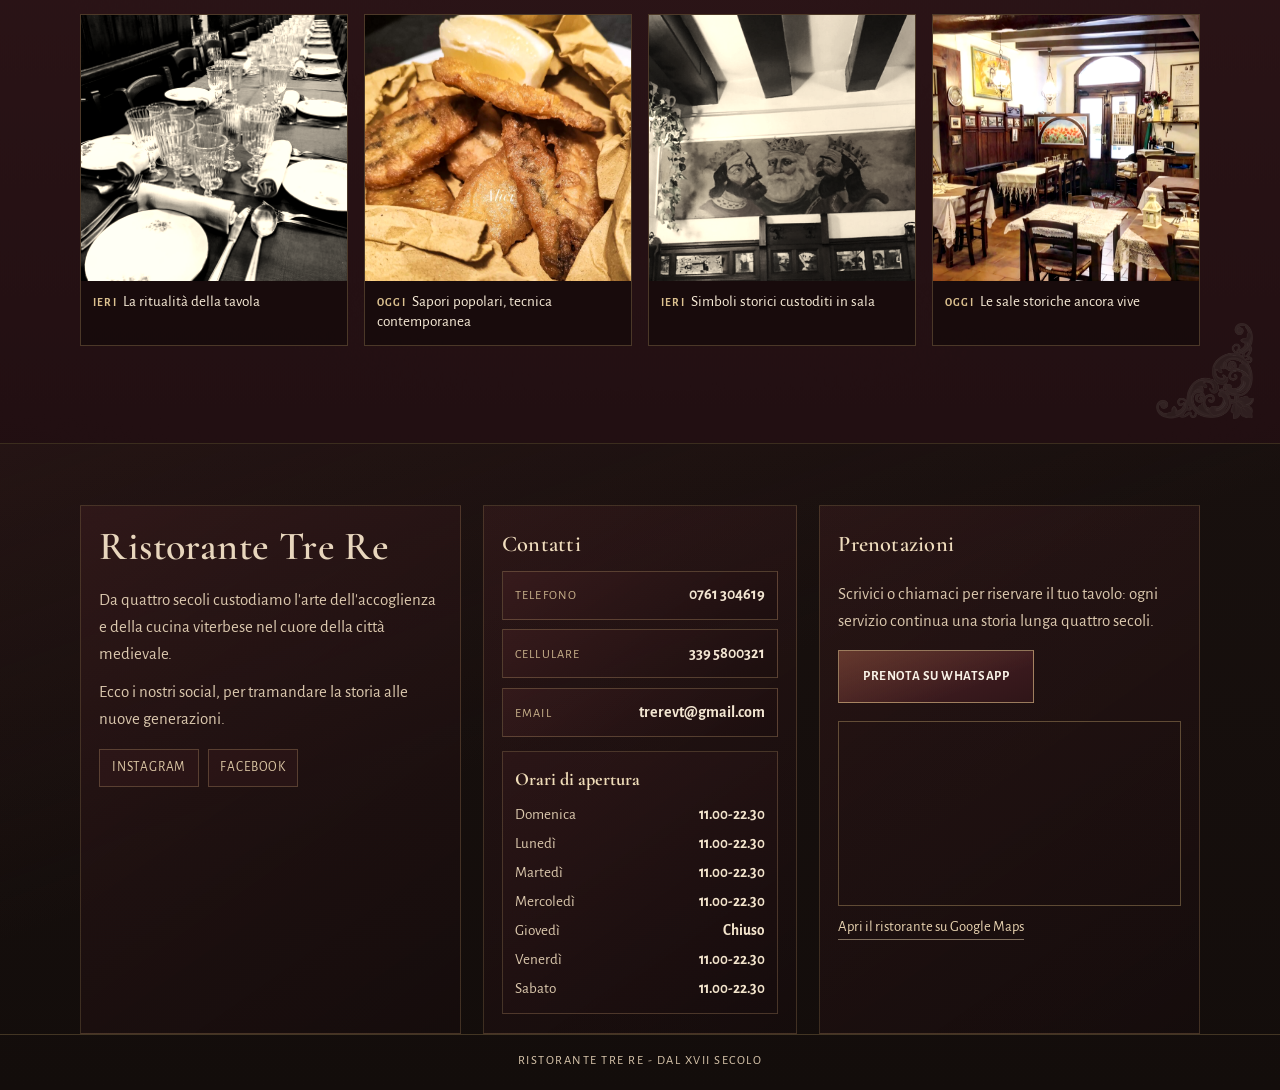
==== commit bac1a4b7: "aggiunti orari e migliorie footer" ====
--- a/assets/index.html
+++ b/assets/index.html
@@ -17,7 +17,7 @@
     <div class="hero-frame" aria-hidden="true"></div>
     <div class="container hero-inner">
       <p class="eyebrow fade-up" style="--delay: 0s;">Ristorante Tre Re - Viterbo - Dal XVII secolo</p>
-      <h1 class="fade-up" style="--delay: 0.12s;">Dal 1600, il sapore della storia a Viterbo.</h1>
+      <h1 class="fade-up" style="--delay: 0.12s;">Dal 1622, il sapore della storia a Viterbo.</h1>
       <p class="lead fade-up" style="--delay: 0.24s;">
         Da quattro secoli accogliamo viandanti e buongustai nel cuore della città medievale.
         Benvenuti nel ristorante più antico di Viterbo.
@@ -26,7 +26,7 @@
         <a class="cta" href="https://wa.me/393395800321?text=Buongiorno%2C%20vorrei%20prenotare%20un%20tavolo%20al%20Ristorante%20Tre%20Re." target="_blank" rel="noopener noreferrer">Prenota su WhatsApp</a>
         <a class="cta cta-outline" href="tel:+390761304619">Chiama per prenotare</a>
       </div>
-      <p class="hero-contacts fade-up" style="--delay: 0.48s;">Seguici anche su <a href="https://www.instagram.com/ristorante_tre_re_/" target="_blank" rel="noopener noreferrer">Instagram</a> e <a href="https://www.facebook.com/trereviterbo/" target="_blank" rel="noopener noreferrer">Facebook</a></p>
+      <p class="hero-contacts fade-up" style="--delay: 0.48s;">Ti aspettiamo a tavola: <a href="#orari">vedi gli orari di apertura</a>.</p>
     </div>
   </header>
 
@@ -94,8 +94,8 @@
         <h2>La stessa casa, nuovi capitoli di gusto.</h2>
         <div class="gallery-grid">
           <figure class="gallery-item legacy-shot">
-            <img src="img/insegna-upscaled.jpeg" alt="Ingresso storico del Ristorante Tre Re nel centro di Viterbo.">
-            <figcaption><span>Ieri</span>Ingresso storico nel borgo medievale</figcaption>
+            <img src="img/insegna-upscaled.jpeg" alt="Insegna del Ristorante Tre Re lungo il vicolo storico di Viterbo.">
+            <figcaption><span>Ieri</span>Insegna storica nel borgo medievale</figcaption>
           </figure>
 
           <figure class="gallery-item now-shot">
@@ -105,7 +105,7 @@
 
           <figure class="gallery-item legacy-shot">
             <img src="img/ristorante_tre_re__1744607950_3610355622177372496_332465198.jpg" alt="Ricetta tradizionale servita su piatto storico del ristorante.">
-            <figcaption><span>Ieri</span>ospitalità da sempreeeeeee</figcaption>
+            <figcaption><span>Ieri</span>Ospitalità insegnata da generazioni, di famiglia in famiglia</figcaption>
           </figure>
 
           <figure class="gallery-item now-shot">
@@ -124,13 +124,13 @@
           </figure>
 
           <figure class="gallery-item legacy-shot">
-            <img src="img/quadro.jpg" alt="Veduta notturna del locale con ospiti a cena.">
-            <figcaption><span>Ieri</span>la zupppaaaaaa</figcaption>
-          </figure>
-
-          <figure class="gallery-item now-shot">
-            <img src="img/interno-upscaled.jpeg" alt="Dehors serale lungo le vie storiche di Viterbo.">
-            <figcaption><span>Oggi</span>modifica testoooooo coerente</figcaption>
+            <img src="img/quadro.jpg" alt="Affresco dei Tre Re nelle sale interne del ristorante.">
+            <figcaption><span>Ieri</span>Simboli storici custoditi in sala</figcaption>
+          </figure>
+
+          <figure class="gallery-item now-shot">
+            <img src="img/interno-upscaled.jpeg" alt="Sala interna del ristorante con tavoli apparecchiati e travi in legno.">
+            <figcaption><span>Oggi</span>Le sale storiche ancora vive</figcaption>
           </figure>
         </div>
       </div>
@@ -139,14 +139,19 @@
 
   <footer class="site-footer" id="prenotazioni">
     <div class="container footer-grid">
-      <div>
+      <div class="footer-col footer-brand">
         <h2>Ristorante Tre Re</h2>
         <p>
           Da quattro secoli custodiamo l'arte dell'accoglienza e della cucina viterbese
           nel cuore della città medievale.
         </p>
-      </div>
-      <div>
+        <p class="footer-social-intro">Ecco i nostri social, per tramandare la storia alle nuove generazioni.</p>
+        <div class="footer-social-row">
+          <a class="footer-social-link" href="https://www.instagram.com/ristorante_tre_re_/" target="_blank" rel="noopener noreferrer">Instagram</a>
+          <a class="footer-social-link" href="https://www.facebook.com/trereviterbo/" target="_blank" rel="noopener noreferrer">Facebook</a>
+        </div>
+      </div>
+      <div class="footer-col footer-contacts">
         <h3>Contatti</h3>
         <div class="footer-contact-cards">
           <a class="footer-contact-card" href="tel:+390761304619">
@@ -162,12 +167,20 @@
             <strong>trerevt@gmail.com</strong>
           </a>
         </div>
-        <div class="footer-social-row">
-          <a class="footer-social-link" href="https://www.instagram.com/ristorante_tre_re_/" target="_blank" rel="noopener noreferrer">Instagram</a>
-          <a class="footer-social-link" href="https://www.facebook.com/trereviterbo/" target="_blank" rel="noopener noreferrer">Facebook</a>
-        </div>
-      </div>
-      <div>
+        <div class="footer-hours" id="orari">
+          <h4>Orari di apertura</h4>
+          <ul class="footer-hours-list">
+            <li><span>Domenica</span><strong>11.00-22.30</strong></li>
+            <li><span>Lunedì</span><strong>11.00-22.30</strong></li>
+            <li><span>Martedì</span><strong>11.00-22.30</strong></li>
+            <li><span>Mercoledì</span><strong>11.00-22.30</strong></li>
+            <li><span>Giovedì</span><strong>Chiuso</strong></li>
+            <li><span>Venerdì</span><strong>11.00-22.30</strong></li>
+            <li><span>Sabato</span><strong>11.00-22.30</strong></li>
+          </ul>
+        </div>
+      </div>
+      <div class="footer-col footer-booking">
         <h3>Prenotazioni</h3>
         <p>
           Scrivici o chiamaci per riservare il tuo tavolo:
@@ -176,6 +189,15 @@
         <div class="footer-actions">
           <a class="cta" href="https://wa.me/393395800321?text=Buongiorno%2C%20vorrei%20prenotare%20un%20tavolo%20al%20Ristorante%20Tre%20Re." target="_blank" rel="noopener noreferrer">Prenota su WhatsApp</a>
         </div>
+        <div class="footer-map-wrap">
+          <iframe
+            class="footer-map"
+            title="Mappa del Ristorante Tre Re a Viterbo"
+            src="https://maps.google.com/maps?q=Ristorante+Tre+Re,+Via+Macel+Gattesco+3,+Viterbo&z=17&output=embed"
+            loading="lazy"
+            referrerpolicy="no-referrer-when-downgrade"></iframe>
+          <a class="footer-map-link" href="https://www.google.com/maps/search/?api=1&query=Ristorante+Tre+Re,+Via+Macel+Gattesco+3,+Viterbo" target="_blank" rel="noopener noreferrer">Apri il ristorante su Google Maps</a>
+        </div>
       </div>
     </div>
     <p class="footer-signature">Ristorante Tre Re - Dal XVII Secolo</p>
--- a/assets/css/style.css
+++ b/assets/css/style.css
@@ -4,7 +4,7 @@
   --paper: #f4ecde;
   --paper-soft: #efe3cf;
   --ink: #1f1814;
-  --ink-soft: #4f4339;
+  --ink-soft: #352b24;
   --bordeaux: #4a1f23;
   --bordeaux-deep: #2f1518;
   --bordeaux-soft: #5f2c31;
@@ -26,9 +26,10 @@
 
 body {
   margin: 0;
+  font-size: 1.06rem;
   font-family: "Alegreya Sans", sans-serif;
   color: var(--ink);
-  line-height: 1.65;
+  line-height: 1.7;
   background:
     radial-gradient(circle at 25% 12%, rgba(255, 255, 255, 0.7), transparent 45%),
     radial-gradient(circle at 85% 80%, rgba(132, 83, 31, 0.08), transparent 43%),
@@ -67,10 +68,10 @@
 
 .section-kicker {
   margin: 0 0 0.65rem;
-  font-size: 0.9rem;
+  font-size: 0.98rem;
   text-transform: uppercase;
   letter-spacing: 0.16em;
-  color: var(--bordeaux-soft);
+  color: #4f2429;
   font-weight: 700;
 }
 
@@ -196,10 +197,10 @@
 }
 
 .lead {
-  font-size: clamp(1.08rem, 2vw, 1.34rem);
+  font-size: clamp(1.14rem, 2vw, 1.4rem);
   max-width: 63ch;
   margin: 0 0 1.45rem;
-  color: #f4e7d3;
+  color: #f7ebd9;
 }
 
 .cta {
@@ -242,8 +243,8 @@
 
 .hero-contacts {
   margin: 0.85rem 0 0;
-  font-size: 1.02rem;
-  color: #eadcc7;
+  font-size: 1.06rem;
+  color: #f0e0c6;
 }
 
 .hero-contacts a {
@@ -296,6 +297,7 @@
   content: "";
   position: absolute;
   inset: 0;
+  z-index: 0;
   pointer-events: none;
   background-image:
     url("../../adobe/floral-corner-top-left-rot.png"),
@@ -309,6 +311,11 @@
   filter: grayscale(1) sepia(0.35) brightness(0.5);
 }
 
+.ornate .container {
+  position: relative;
+  z-index: 1;
+}
+
 .legacy {
   border-top: 1px solid rgba(76, 51, 31, 0.18);
   border-bottom: 1px solid rgba(76, 51, 31, 0.18);
@@ -327,12 +334,14 @@
 
 .legacy-grid p {
   margin: 0 0 1.1rem;
-  font-size: 1.12rem;
+  font-size: 1.16rem;
   color: var(--ink-soft);
   max-width: 58ch;
 }
 
 .legacy-photo {
+  position: relative;
+  z-index: 2;
   margin: 0;
   border: 1px solid var(--border);
   background: #faf5ec;
@@ -398,7 +407,7 @@
 .card-copy p {
   margin: 0;
   color: var(--ink-soft);
-  font-size: 1rem;
+  font-size: 1.06rem;
 }
 
 .gallery {
@@ -453,9 +462,9 @@
 
 .gallery-item figcaption {
   padding: 0.65rem 0.72rem 0.78rem;
-  font-size: 0.88rem;
+  font-size: 0.95rem;
   line-height: 1.35;
-  color: #f4e7cf;
+  color: #f8ecd8;
 }
 
 .gallery-item span {
@@ -473,14 +482,29 @@
     linear-gradient(160deg, rgba(65, 30, 33, 0.3), transparent 45%),
     linear-gradient(180deg, #18100e 0%, #130d0b 100%);
   color: #e8d6bd;
-  padding: clamp(3.2rem, 6vw, 4.8rem) 0 1.3rem;
+  padding: clamp(2.6rem, 5vw, 3.8rem) 0 1.2rem;
   border-top: 1px solid rgba(200, 161, 96, 0.22);
 }
 
 .footer-grid {
   display: grid;
-  gap: 1.5rem;
-  grid-template-columns: 1.2fr 1fr 1fr;
+  gap: clamp(0.9rem, 1.8vw, 1.35rem);
+  grid-template-columns: minmax(0, 1.15fr) minmax(0, 0.95fr) minmax(0, 1.15fr);
+  align-items: stretch;
+}
+
+.footer-col {
+  padding: clamp(0.9rem, 1.6vw, 1.15rem);
+  border: 1px solid rgba(205, 168, 112, 0.22);
+  background:
+    linear-gradient(145deg, rgba(78, 34, 38, 0.3), rgba(22, 11, 12, 0.56));
+}
+
+.footer-brand,
+.footer-booking {
+  display: flex;
+  flex-direction: column;
+  gap: 0.72rem;
 }
 
 .site-footer h2 {
@@ -496,7 +520,8 @@
 
 .site-footer p {
   margin: 0;
-  color: #c8b49a;
+  color: #dac7ad;
+  line-height: 1.58;
 }
 
 .footer-list {
@@ -524,12 +549,49 @@
 }
 
 .footer-actions {
-  margin-top: 1rem;
+  margin-top: 0.25rem;
 }
 
 .footer-contact-cards {
   display: grid;
   gap: 0.62rem;
+  margin-top: 0.5rem;
+}
+
+.footer-hours {
+  margin-top: 0.85rem;
+  padding: 0.72rem 0.78rem;
+  border: 1px solid rgba(213, 177, 121, 0.24);
+  background: linear-gradient(145deg, rgba(72, 33, 37, 0.26), rgba(22, 11, 12, 0.45));
+}
+
+.footer-hours h4 {
+  margin: 0 0 0.45rem;
+  font-family: "Cormorant Garamond", serif;
+  font-size: 1.14rem;
+  color: #efdcb8;
+}
+
+.footer-hours-list {
+  margin: 0;
+  padding: 0;
+  list-style: none;
+  display: grid;
+  gap: 0.2rem;
+}
+
+.footer-hours-list li {
+  display: flex;
+  justify-content: space-between;
+  align-items: baseline;
+  gap: 0.9rem;
+  color: #dbc8ad;
+  font-size: 0.95rem;
+}
+
+.footer-hours-list strong {
+  color: #f3e4cc;
+  font-weight: 700;
 }
 
 .footer-contact-card {
@@ -566,10 +628,15 @@
 }
 
 .footer-social-row {
-  margin-top: 0.72rem;
+  margin-top: 0.3rem;
   display: flex;
   flex-wrap: wrap;
   gap: 0.58rem;
+}
+
+.footer-social-intro {
+  margin-top: 0.15rem;
+  color: #ddceb5;
 }
 
 .footer-social-link {
@@ -595,8 +662,34 @@
   background: rgba(83, 38, 42, 0.42);
 }
 
+.footer-map-wrap {
+  margin-top: 0.35rem;
+}
+
+.footer-map {
+  width: 100%;
+  height: 185px;
+  border: 1px solid rgba(214, 179, 121, 0.36);
+  display: block;
+}
+
+.footer-map-link {
+  display: inline-block;
+  margin-top: 0.55rem;
+  color: #e7d2b0;
+  text-decoration: none;
+  border-bottom: 1px solid rgba(231, 210, 176, 0.5);
+  font-size: 0.92rem;
+}
+
+.footer-map-link:hover,
+.footer-map-link:focus-visible {
+  color: #f5e5ca;
+  border-bottom-color: rgba(245, 229, 202, 0.9);
+}
+
 .footer-signature {
-  margin: 2.1rem 0 0;
+  margin: 1.5rem 0 0;
   text-align: center;
   letter-spacing: 0.12em;
   text-transform: uppercase;
@@ -632,6 +725,14 @@
   .footer-grid {
     grid-template-columns: 1fr 1fr;
   }
+
+  .footer-booking {
+    grid-column: 1 / -1;
+  }
+
+  .footer-map {
+    height: 210px;
+  }
 }
 
 @media (max-width: 760px) {
@@ -669,17 +770,36 @@
     grid-template-columns: 1fr;
   }
 
+  .footer-booking {
+    grid-column: auto;
+  }
+
+  .footer-col {
+    padding: 0.9rem;
+  }
+
   .footer-contact-card {
     flex-direction: column;
     align-items: flex-start;
   }
 
+  .footer-map {
+    height: 220px;
+  }
+
   .hero-frame::before {
     inset: 0.85rem;
   }
 
   .hero-frame::after {
     inset: 1rem;
+  }
+
+  .ornate::before {
+    background-size: 64px;
+    background-position:
+      left 0.5rem top 0.5rem,
+      right 0.5rem bottom 0.5rem;
   }
 }
 
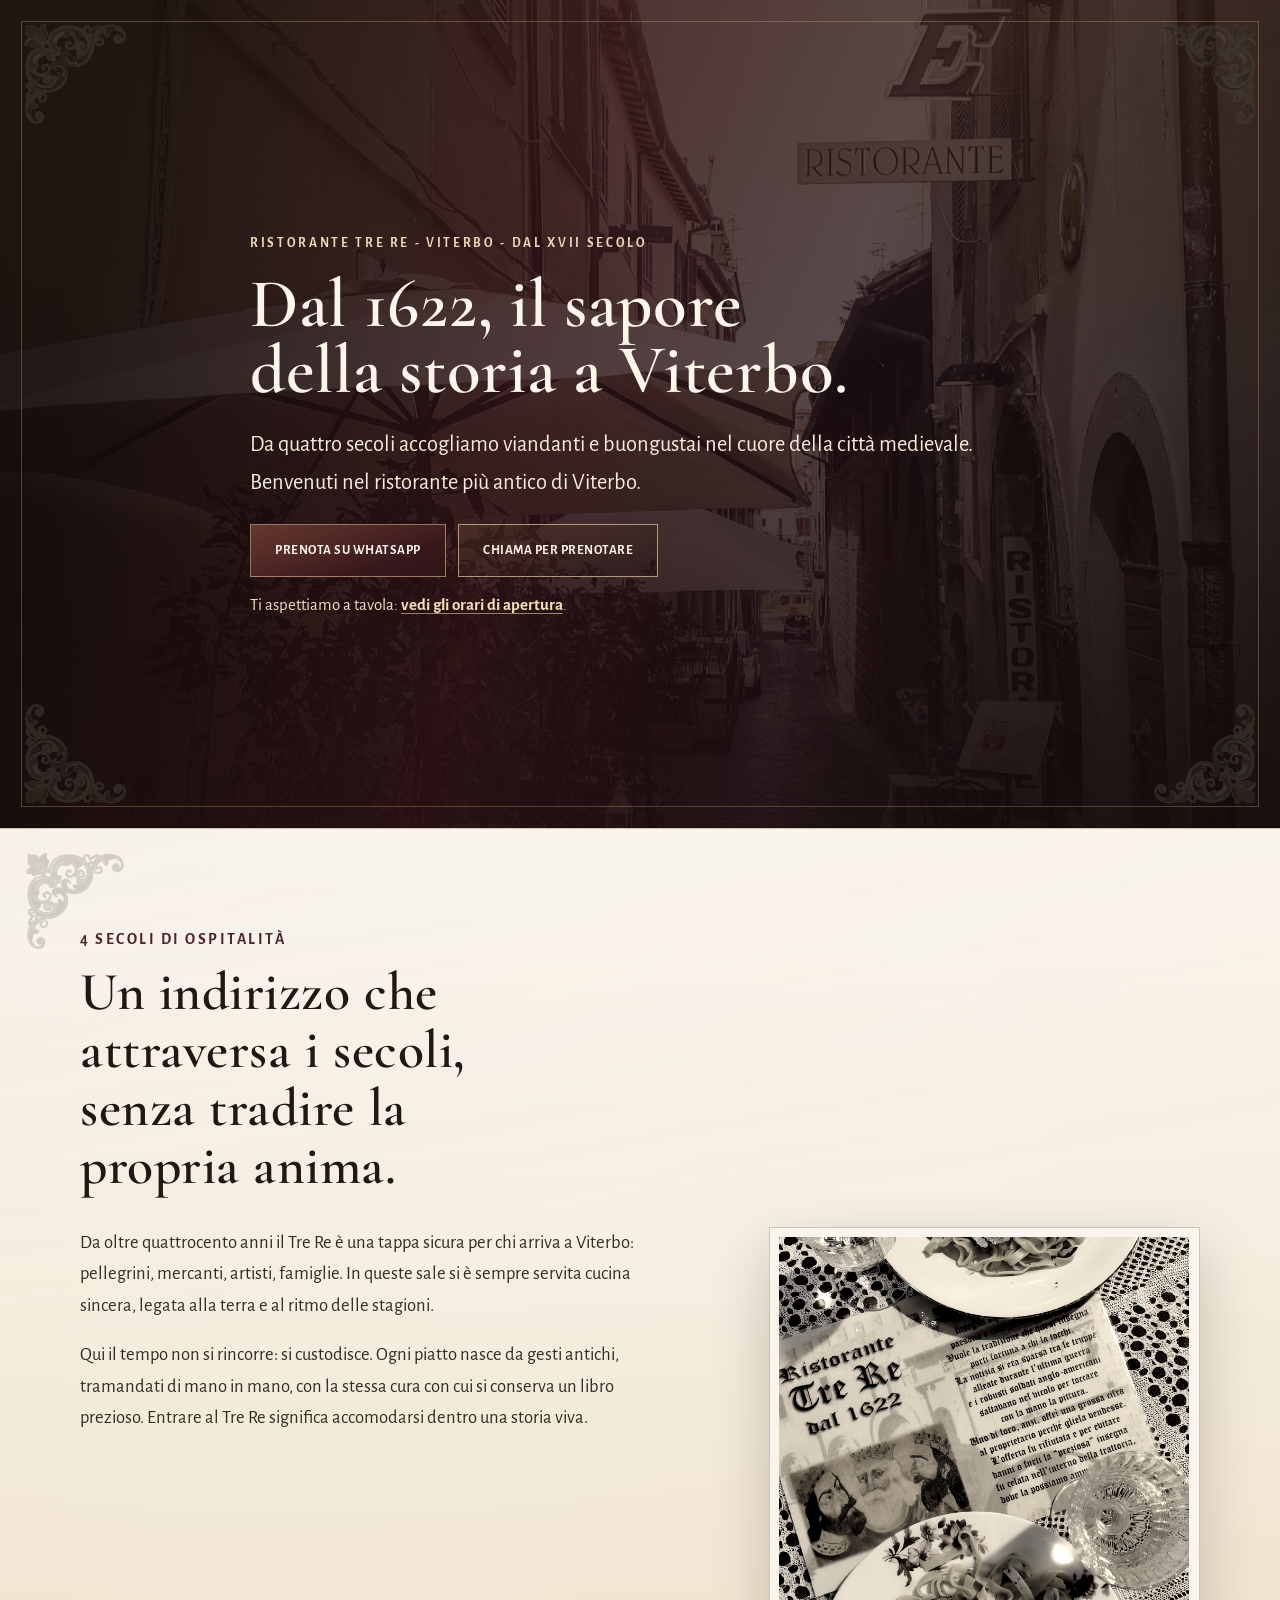
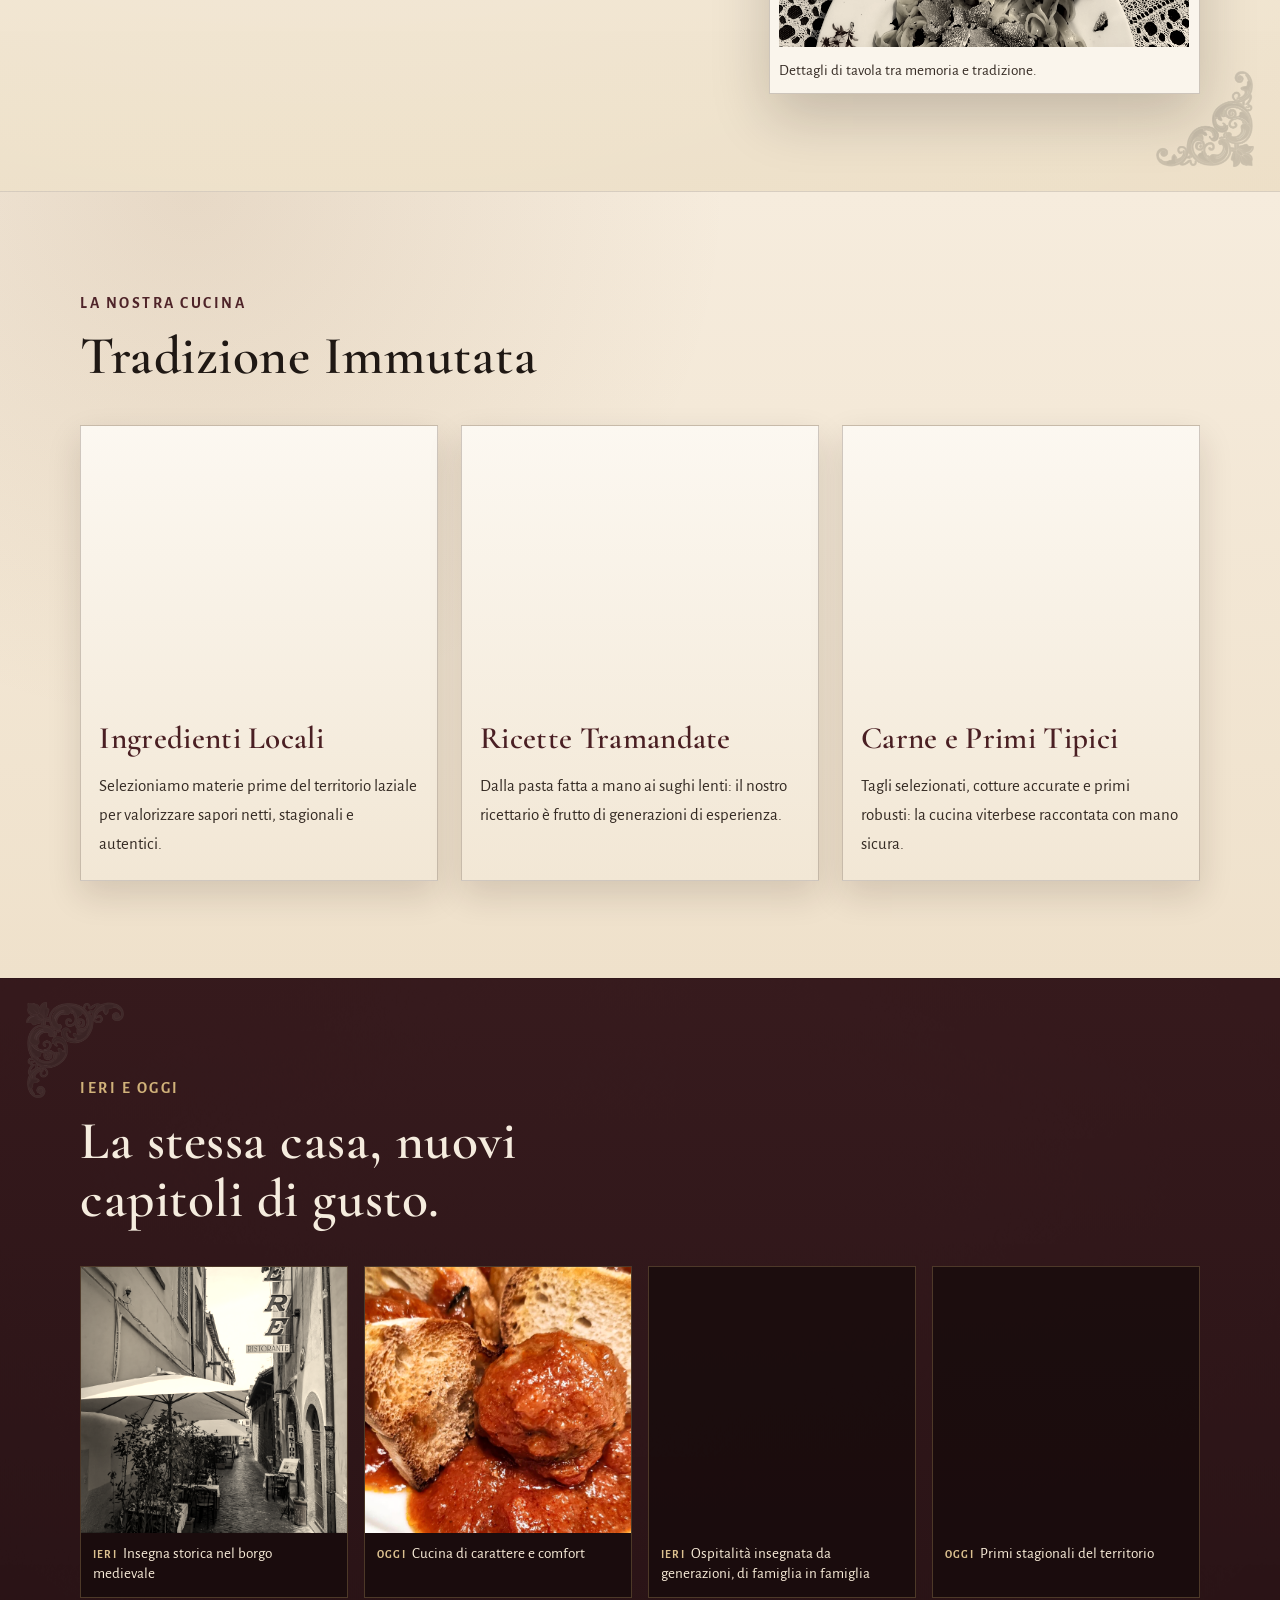
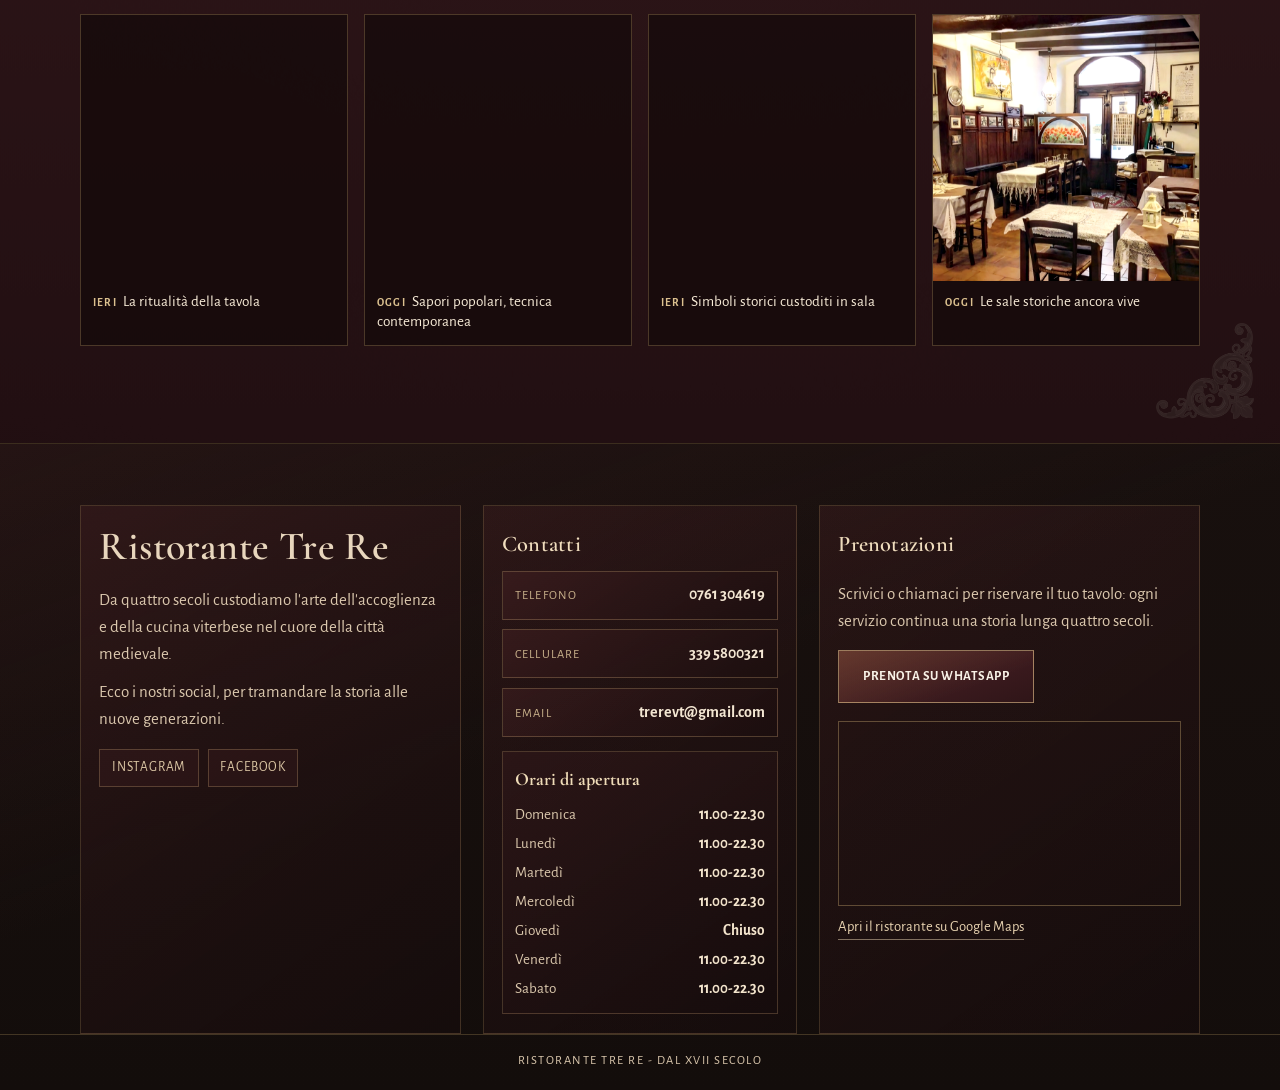
==== commit cdb8b238: "prova 2" ====
--- a/assets/index.html
+++ b/assets/index.html
@@ -5,7 +5,7 @@
   <meta name="viewport" content="width=device-width, initial-scale=1.0">
   <title>Ristorante Tre Re | Dal 1600 il sapore della storia</title>
   <meta name="description" content="Ristorante Tre Re, il locale più antico di Viterbo: quattro secoli di ospitalità, cucina tipica e tradizione nel cuore medievale della città.">
-  <link rel="stylesheet" href="css/style.css">
+  <link rel="stylesheet" href="css/style.css?v=20260501-3">
 </head>
 <body>
   <header class="hero">
@@ -49,7 +49,7 @@
             </p>
           </div>
           <figure class="legacy-photo">
-            <img src="img/foglio-tavola-upscaled.jpeg" alt="Tavolo apparecchiato con menu storico del Ristorante Tre Re.">
+            <img src="img/foglio-tavola-upscaled.jpeg" alt="Tavolo apparecchiato con menu storico del Ristorante Tre Re." loading="lazy" decoding="async">
             <figcaption>Dettagli di tavola tra memoria e tradizione.</figcaption>
           </figure>
         </div>
@@ -62,7 +62,7 @@
         <h2>Tradizione Immutata</h2>
         <div class="card-grid">
           <article class="dish-card">
-            <img src="img/ristorante_tre_re__1594581853_2351845506476905360_332465198.jpg" alt="Piatto con ingredienti stagionali e prodotti del territorio.">
+            <img src="img/ristorante_tre_re__1594581853_2351845506476905360_332465198.jpg" alt="Piatto con ingredienti stagionali e prodotti del territorio." loading="lazy" decoding="async">
             <div class="card-copy">
               <h3>Ingredienti Locali</h3>
               <p>Selezioniamo materie prime del territorio laziale per valorizzare sapori netti, stagionali e autentici.</p>
@@ -70,7 +70,7 @@
           </article>
 
           <article class="dish-card">
-            <img src="img/riso.jpg" alt="Piatto della tradizione di casa Tre Re, ricetta tramandata nel tempo.">
+            <img src="img/riso.jpg" alt="Piatto della tradizione di casa Tre Re, ricetta tramandata nel tempo." loading="lazy" decoding="async">
             <div class="card-copy">
               <h3>Ricette Tramandate</h3>
               <p>Dalla pasta fatta a mano ai sughi lenti: il nostro ricettario è frutto di generazioni di esperienza.</p>
@@ -78,7 +78,7 @@
           </article>
 
           <article class="dish-card">
-            <img src="img/ristorante_tre_re__1757107504_3715209474312395464_332465198.jpg" alt="Secondo piatto tradizionale con carne e contorno fresco.">
+            <img src="img/ristorante_tre_re__1757107504_3715209474312395464_332465198.jpg" alt="Secondo piatto tradizionale con carne e contorno fresco." loading="lazy" decoding="async">
             <div class="card-copy">
               <h3>Carne e Primi Tipici</h3>
               <p>Tagli selezionati, cotture accurate e primi robusti: la cucina viterbese raccontata con mano sicura.</p>
@@ -94,42 +94,42 @@
         <h2>La stessa casa, nuovi capitoli di gusto.</h2>
         <div class="gallery-grid">
           <figure class="gallery-item legacy-shot">
-            <img src="img/insegna-upscaled.jpeg" alt="Insegna del Ristorante Tre Re lungo il vicolo storico di Viterbo.">
+            <img src="img/insegna-upscaled.jpeg" alt="Insegna del Ristorante Tre Re lungo il vicolo storico di Viterbo." loading="lazy" decoding="async">
             <figcaption><span>Ieri</span>Insegna storica nel borgo medievale</figcaption>
           </figure>
 
           <figure class="gallery-item now-shot">
-            <img src="img/polpetta.jpg" alt="Polpette al sugo con pane rustico.">
+            <img src="img/polpetta.jpg" alt="Polpette al sugo con pane rustico." loading="lazy" decoding="async">
             <figcaption><span>Oggi</span>Cucina di carattere e comfort</figcaption>
           </figure>
 
           <figure class="gallery-item legacy-shot">
-            <img src="img/ristorante_tre_re__1744607950_3610355622177372496_332465198.jpg" alt="Ricetta tradizionale servita su piatto storico del ristorante.">
+            <img src="img/ristorante_tre_re__1744607950_3610355622177372496_332465198.jpg" alt="Ricetta tradizionale servita su piatto storico del ristorante." loading="lazy" decoding="async">
             <figcaption><span>Ieri</span>Ospitalità insegnata da generazioni, di famiglia in famiglia</figcaption>
           </figure>
 
           <figure class="gallery-item now-shot">
-            <img src="img/ristorante_tre_re__1744601433_3610300957358822686_332465198.jpg" alt="Tagliolini ai carciofi della tradizione stagionale.">
+            <img src="img/ristorante_tre_re__1744601433_3610300957358822686_332465198.jpg" alt="Tagliolini ai carciofi della tradizione stagionale." loading="lazy" decoding="async">
             <figcaption><span>Oggi</span>Primi stagionali del territorio</figcaption>
           </figure>
 
           <figure class="gallery-item legacy-shot">
-            <img src="img/ristorante_tre_re__1517424236_1704600497828273106_332465198.jpg" alt="Tavolo apparecchiato in stile classico nelle sale del Tre Re.">
+            <img src="img/ristorante_tre_re__1517424236_1704600497828273106_332465198.jpg" alt="Tavolo apparecchiato in stile classico nelle sale del Tre Re." loading="lazy" decoding="async">
             <figcaption><span>Ieri</span>La ritualità della tavola</figcaption>
           </figure>
 
           <figure class="gallery-item now-shot">
-            <img src="img/ristorante_tre_re__1749907609_3654812386989381666_332465198.jpg" alt="Frittura tradizionale servita in carta paglia.">
+            <img src="img/ristorante_tre_re__1749907609_3654812386989381666_332465198.jpg" alt="Frittura tradizionale servita in carta paglia." loading="lazy" decoding="async">
             <figcaption><span>Oggi</span>Sapori popolari, tecnica contemporanea</figcaption>
           </figure>
 
           <figure class="gallery-item legacy-shot">
-            <img src="img/quadro.jpg" alt="Affresco dei Tre Re nelle sale interne del ristorante.">
+            <img src="img/quadro.jpg" alt="Affresco dei Tre Re nelle sale interne del ristorante." loading="lazy" decoding="async">
             <figcaption><span>Ieri</span>Simboli storici custoditi in sala</figcaption>
           </figure>
 
           <figure class="gallery-item now-shot">
-            <img src="img/interno-upscaled.jpeg" alt="Sala interna del ristorante con tavoli apparecchiati e travi in legno.">
+            <img src="img/interno-upscaled.jpeg" alt="Sala interna del ristorante con tavoli apparecchiati e travi in legno." loading="lazy" decoding="async">
             <figcaption><span>Oggi</span>Le sale storiche ancora vive</figcaption>
           </figure>
         </div>
--- a/assets/css/style.css
+++ b/assets/css/style.css
@@ -22,6 +22,8 @@
 
 html {
   scroll-behavior: smooth;
+  width: 100%;
+  max-width: 100%;
 }
 
 body {
@@ -30,6 +32,11 @@
   font-family: "Alegreya Sans", sans-serif;
   color: var(--ink);
   line-height: 1.7;
+  width: 100%;
+  max-width: 100%;
+  overflow-x: hidden;
+  -webkit-text-size-adjust: 100%;
+  text-size-adjust: 100%;
   background:
     radial-gradient(circle at 25% 12%, rgba(255, 255, 255, 0.7), transparent 45%),
     radial-gradient(circle at 85% 80%, rgba(132, 83, 31, 0.08), transparent 43%),
@@ -39,6 +46,10 @@
 body::before {
   content: "";
   position: fixed;
+  top: 0;
+  right: 0;
+  bottom: 0;
+  left: 0;
   inset: 0;
   pointer-events: none;
   background-image: repeating-linear-gradient(
@@ -54,10 +65,18 @@
 img {
   display: block;
   width: 100%;
+  max-width: 100%;
+  height: auto;
+}
+
+iframe {
+  display: block;
+  max-width: 100%;
 }
 
 .container {
-  width: min(1120px, 92vw);
+  width: 92vw;
+  max-width: 1120px;
   margin-inline: auto;
 }
 
@@ -92,6 +111,7 @@
 
 .hero {
   position: relative;
+  min-height: 92vh;
   min-height: max(760px, 92svh);
   display: grid;
   place-items: center;
@@ -102,6 +122,10 @@
 .hero::before {
   content: "";
   position: absolute;
+  top: 0;
+  right: 0;
+  bottom: 0;
+  left: 0;
   inset: 0;
   z-index: 0;
   background:
@@ -111,12 +135,20 @@
 
 .hero-slideshow {
   position: absolute;
+  top: 0;
+  right: 0;
+  bottom: 0;
+  left: 0;
   inset: 0;
   z-index: 0;
 }
 
 .hero-slide {
   position: absolute;
+  top: 0;
+  right: 0;
+  bottom: 0;
+  left: 0;
   inset: 0;
   opacity: 0;
   background-size: cover;
@@ -166,6 +198,10 @@
 .hero::after {
   content: "";
   position: absolute;
+  top: 0;
+  right: 0;
+  bottom: 0;
+  left: 0;
   inset: 0;
   z-index: 1;
   background:
@@ -261,6 +297,10 @@
 
 .hero-frame {
   position: absolute;
+  top: 0;
+  right: 0;
+  bottom: 0;
+  left: 0;
   inset: 0;
   z-index: 2;
   pointer-events: none;
@@ -269,6 +309,10 @@
 .hero-frame::before {
   content: "";
   position: absolute;
+  top: 1.3rem;
+  right: 1.3rem;
+  bottom: 1.3rem;
+  left: 1.3rem;
   inset: 1.3rem;
   border: 1px solid rgba(216, 182, 122, 0.3);
 }
@@ -276,6 +320,10 @@
 .hero-frame::after {
   content: "";
   position: absolute;
+  top: 1.5rem;
+  right: 1.5rem;
+  bottom: 1.5rem;
+  left: 1.5rem;
   inset: 1.5rem;
   background-image:
     url("../../adobe/floral-corner-top-left-rot.png"),
@@ -296,6 +344,10 @@
 .ornate::before {
   content: "";
   position: absolute;
+  top: 0;
+  right: 0;
+  bottom: 0;
+  left: 0;
   inset: 0;
   z-index: 0;
   pointer-events: none;
@@ -592,6 +644,7 @@
 .footer-hours-list strong {
   color: #f3e4cc;
   font-weight: 700;
+  overflow-wrap: anywhere;
 }
 
 .footer-contact-card {
@@ -618,6 +671,7 @@
   font-size: 1rem;
   color: #f3e6d2;
   font-weight: 700;
+  overflow-wrap: anywhere;
 }
 
 .footer-contact-card:hover,
@@ -737,6 +791,7 @@
 
 @media (max-width: 760px) {
   .hero {
+    min-height: 84vh;
     min-height: 84svh;
   }
 
@@ -788,10 +843,18 @@
   }
 
   .hero-frame::before {
+    top: 0.85rem;
+    right: 0.85rem;
+    bottom: 0.85rem;
+    left: 0.85rem;
     inset: 0.85rem;
   }
 
   .hero-frame::after {
+    top: 1rem;
+    right: 1rem;
+    bottom: 1rem;
+    left: 1rem;
     inset: 1rem;
   }
 
@@ -800,6 +863,91 @@
     background-position:
       left 0.5rem top 0.5rem,
       right 0.5rem bottom 0.5rem;
+  }
+}
+
+/* Defensive fallback for older/quirky mobile browsers */
+@media (max-width: 900px), (hover: none) and (pointer: coarse) {
+  .hero {
+    min-height: 78vh;
+    background:
+      linear-gradient(150deg, rgba(20, 12, 10, 0.82), rgba(45, 20, 24, 0.82)),
+      url("../img/tavola-upscaled.jpeg");
+    background-position: center;
+    background-size: cover;
+    background-repeat: no-repeat;
+  }
+
+  .hero-slideshow {
+    display: none;
+  }
+
+  .hero::before,
+  .hero-frame,
+  .ornate::before {
+    display: none;
+  }
+
+  .hero h1 {
+    text-wrap: wrap;
+  }
+
+  .hero-slide,
+  .legacy-photo img,
+  .gallery-item img {
+    transform: none !important;
+    animation: none !important;
+    filter: none !important;
+  }
+
+  .dish-card img {
+    filter: none;
+  }
+
+  .dish-card:hover,
+  .dish-card:focus-within,
+  .gallery-item:hover,
+  .cta:hover,
+  .cta:focus-visible,
+  .footer-contact-card:hover,
+  .footer-contact-card:focus-visible {
+    transform: none;
+    box-shadow: none;
+  }
+}
+
+@supports not (display: grid) {
+  .legacy-grid,
+  .card-grid,
+  .gallery-grid,
+  .footer-grid,
+  .footer-contact-cards {
+    display: block;
+  }
+
+  .legacy-grid > *,
+  .card-grid > *,
+  .gallery-grid > *,
+  .footer-grid > * {
+    margin-top: 1rem;
+  }
+
+  .legacy-grid > *:first-child,
+  .card-grid > *:first-child,
+  .gallery-grid > *:first-child,
+  .footer-grid > *:first-child {
+    margin-top: 0;
+  }
+}
+
+@supports not (aspect-ratio: 1 / 1) {
+  .legacy-photo img,
+  .gallery-item img {
+    height: 240px;
+  }
+
+  .dish-card img {
+    height: 220px;
   }
 }
 
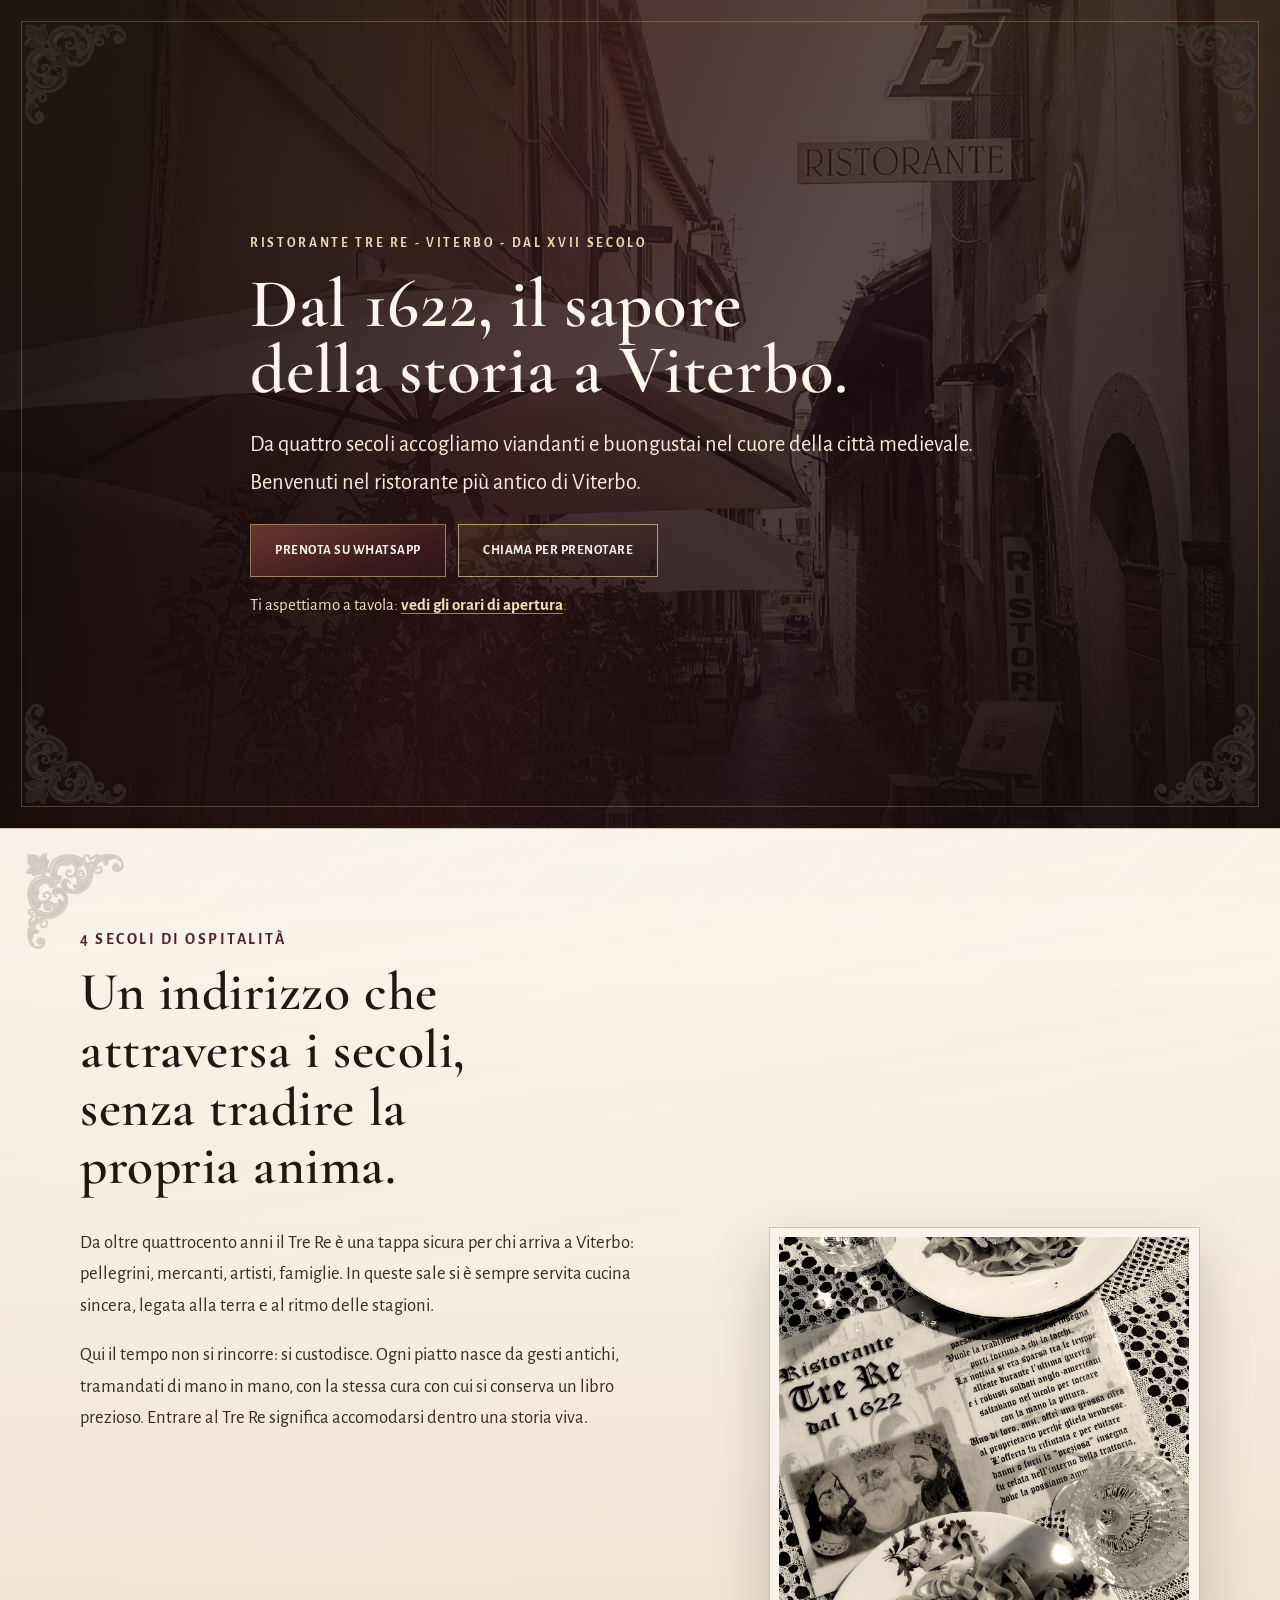
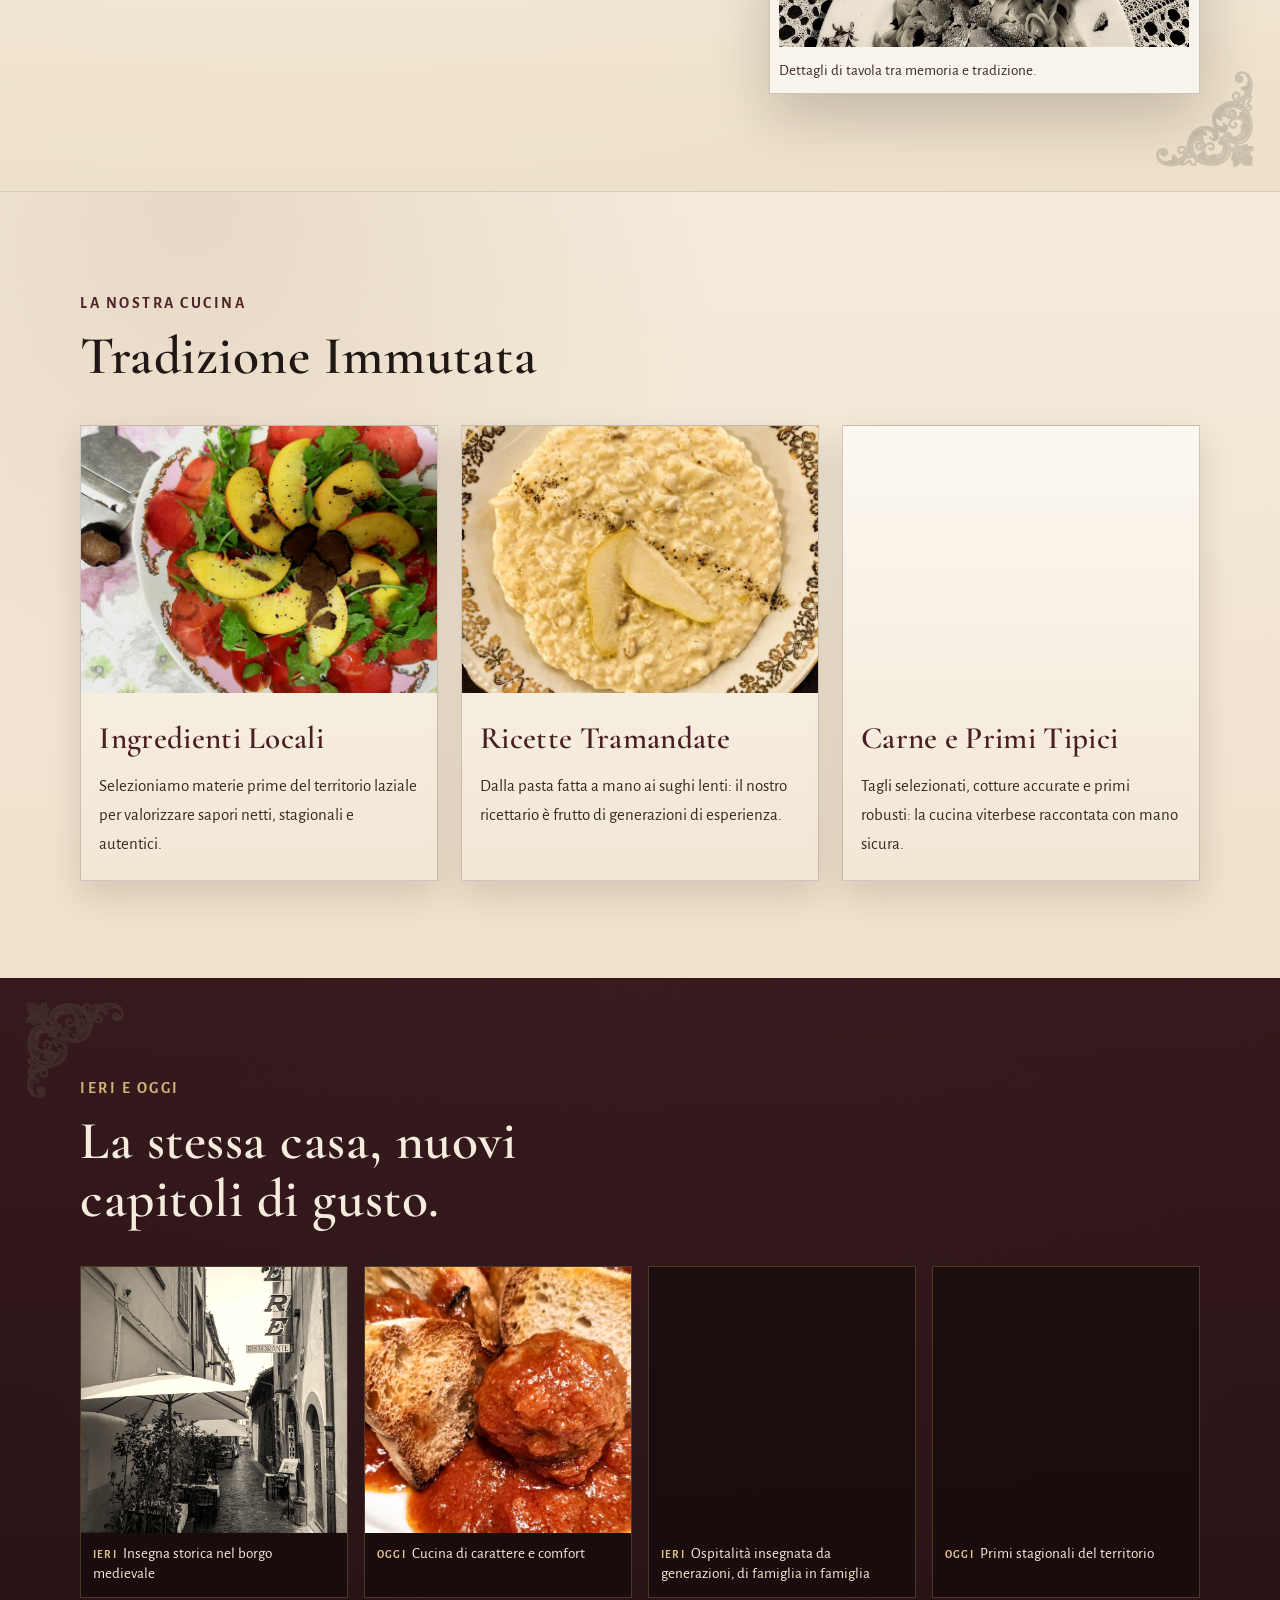
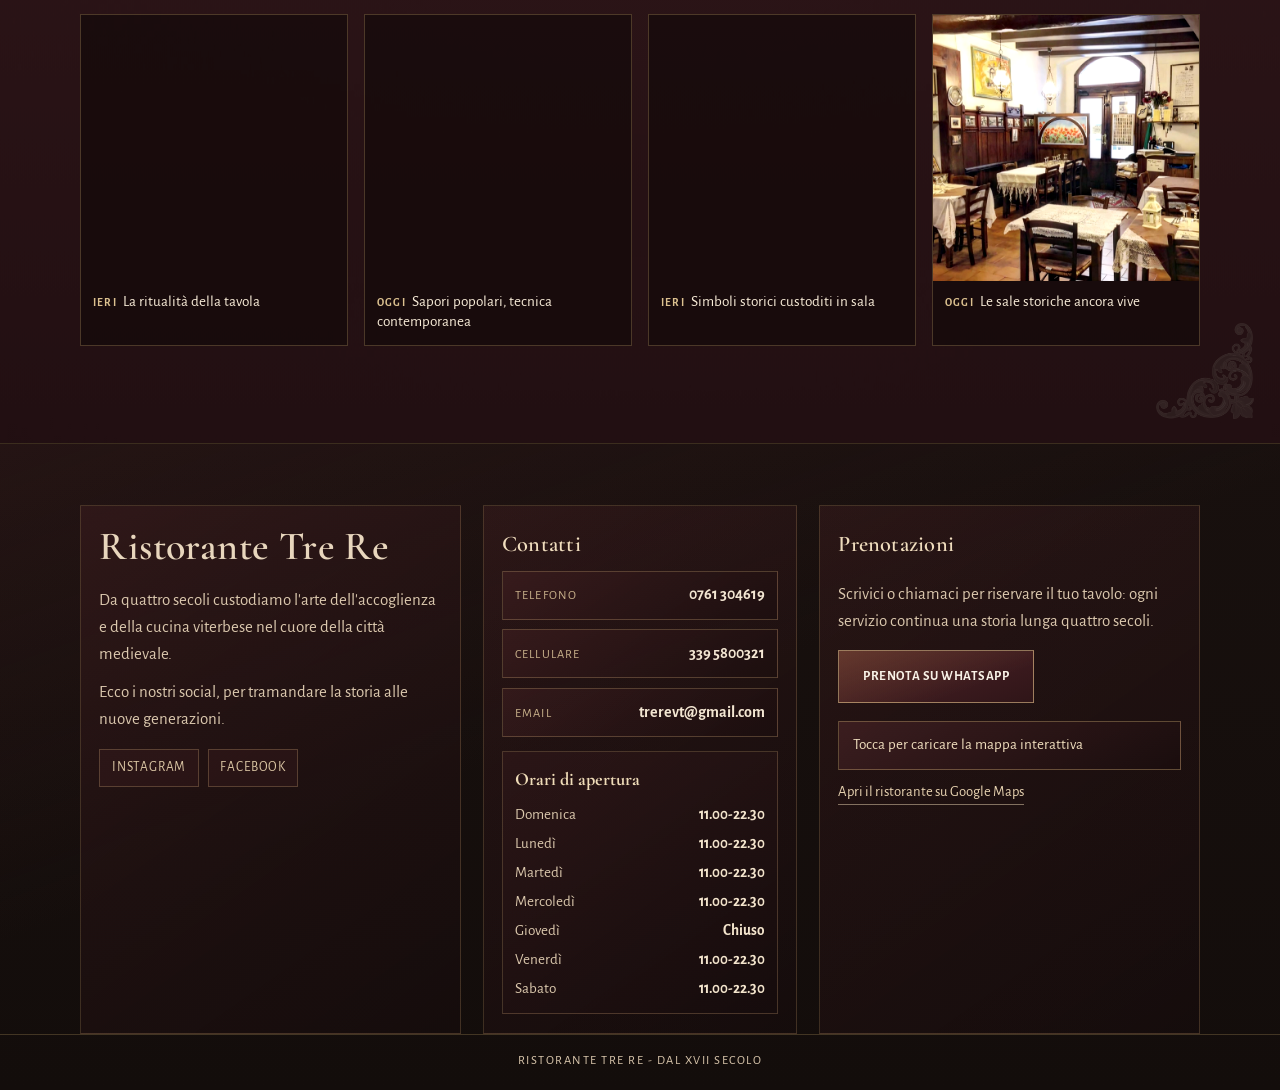
==== commit 5cd2b914: "bug risolto , vediamo velocita" ====
--- a/assets/index.html
+++ b/assets/index.html
@@ -5,7 +5,7 @@
   <meta name="viewport" content="width=device-width, initial-scale=1.0">
   <title>Ristorante Tre Re | Dal 1600 il sapore della storia</title>
   <meta name="description" content="Ristorante Tre Re, il locale più antico di Viterbo: quattro secoli di ospitalità, cucina tipica e tradizione nel cuore medievale della città.">
-  <link rel="stylesheet" href="css/style.css?v=20260501-3">
+  <link rel="stylesheet" href="css/style.css?v=20260501-4">
 </head>
 <body>
   <header class="hero">
@@ -190,10 +190,13 @@
           <a class="cta" href="https://wa.me/393395800321?text=Buongiorno%2C%20vorrei%20prenotare%20un%20tavolo%20al%20Ristorante%20Tre%20Re." target="_blank" rel="noopener noreferrer">Prenota su WhatsApp</a>
         </div>
         <div class="footer-map-wrap">
+          <button class="footer-map-load" type="button" data-map-load>
+            Tocca per caricare la mappa interattiva
+          </button>
           <iframe
             class="footer-map"
             title="Mappa del Ristorante Tre Re a Viterbo"
-            src="https://maps.google.com/maps?q=Ristorante+Tre+Re,+Via+Macel+Gattesco+3,+Viterbo&z=17&output=embed"
+            data-src="https://maps.google.com/maps?q=Ristorante+Tre+Re,+Via+Macel+Gattesco+3,+Viterbo&z=17&output=embed"
             loading="lazy"
             referrerpolicy="no-referrer-when-downgrade"></iframe>
           <a class="footer-map-link" href="https://www.google.com/maps/search/?api=1&query=Ristorante+Tre+Re,+Via+Macel+Gattesco+3,+Viterbo" target="_blank" rel="noopener noreferrer">Apri il ristorante su Google Maps</a>
@@ -202,5 +205,23 @@
     </div>
     <p class="footer-signature">Ristorante Tre Re - Dal XVII Secolo</p>
   </footer>
+  <script>
+    (function () {
+      var mapButton = document.querySelector("[data-map-load]");
+      var mapFrame = document.querySelector(".footer-map");
+      if (!mapButton || !mapFrame) return;
+
+      function loadMap() {
+        if (mapFrame.getAttribute("src")) return;
+        var src = mapFrame.getAttribute("data-src");
+        if (!src) return;
+        mapFrame.setAttribute("src", src);
+        mapFrame.classList.add("is-loaded");
+        mapButton.hidden = true;
+      }
+
+      mapButton.addEventListener("click", loadMap);
+    })();
+  </script>
 </body>
 </html>
--- a/assets/css/style.css
+++ b/assets/css/style.css
@@ -465,7 +465,7 @@
 .gallery {
   background:
     linear-gradient(180deg, rgba(56, 26, 29, 0.94) 0%, rgba(34, 15, 18, 0.98) 100%),
-    url("../../adobe/AdobeStock_529003800.jpeg");
+    url("../img/AdobeStock_529003800.jpeg");
   background-size: cover;
   background-position: center;
   color: #f5ecde;
@@ -724,7 +724,30 @@
   width: 100%;
   height: 185px;
   border: 1px solid rgba(214, 179, 121, 0.36);
+  display: none;
+}
+
+.footer-map.is-loaded {
   display: block;
+}
+
+.footer-map-load {
+  width: 100%;
+  min-height: 3.1rem;
+  padding: 0.68rem 0.85rem;
+  border: 1px solid rgba(214, 179, 121, 0.36);
+  background: linear-gradient(150deg, rgba(84, 40, 44, 0.5), rgba(24, 11, 12, 0.6));
+  color: #f0debe;
+  text-align: left;
+  font-family: inherit;
+  font-size: 0.95rem;
+  cursor: pointer;
+}
+
+.footer-map-load:hover,
+.footer-map-load:focus-visible {
+  border-color: rgba(236, 204, 152, 0.58);
+  color: #f8e9d2;
 }
 
 .footer-map-link {
